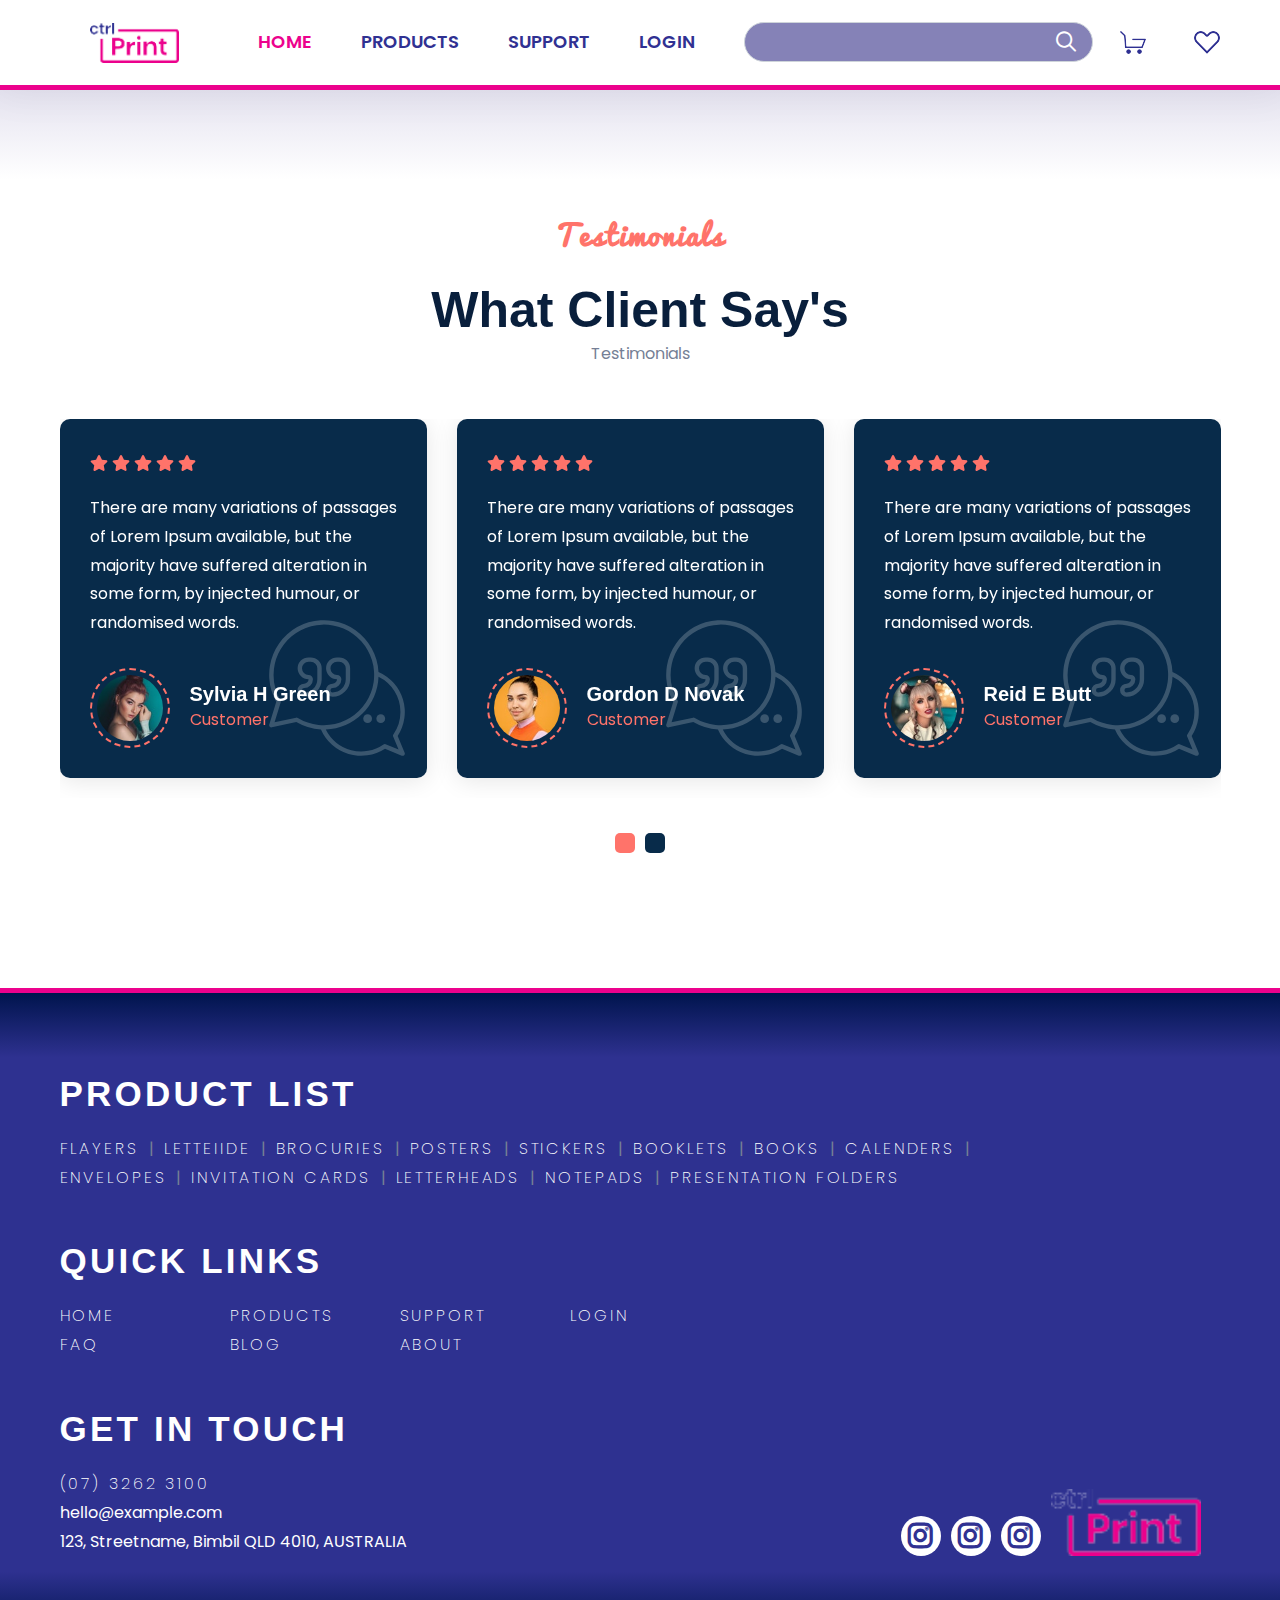
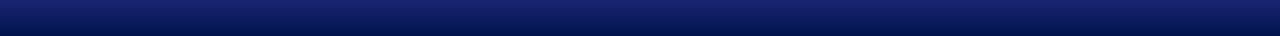
==== index.html @ 76b5c40f "hello" ====
<!DOCTYPE html>
<html lang="en">
  <head>
    <meta http-equiv="Content-Type" content="text/html; charset=utf-8" />

    <meta charset="UTF-8" />
    <meta http-equiv="X-UA-Compatible" content="IE=edge" />
    <meta name="viewport" content="width=device-width, initial-scale=1.0" />
    <meta name="description" content="" />
    <meta name="keywords" content="" />

    <title>CtrlPrint - Premium Printing Service</title>

    <link rel="icon" type="image/x-icon" href="assets/img/logo/favicon.png" />

    <link rel="stylesheet" href="./assets/fonts/poppins/font-poppins.css" />
    <link rel="stylesheet" href="assets/css/bootstrap.min.css" />
    <link rel="stylesheet" href="assets/css/all-fontawesome.min.css" />
    <link rel="stylesheet" href="assets/css/animate.min.css" />
    <link rel="stylesheet" href="assets/css/magnific-popup.min.css" />
    <link rel="stylesheet" href="assets/css/owl.carousel.min.css" />
    <link rel="stylesheet" href="assets/css/style.css" />
    <link rel="stylesheet" href="assets/css/myStyle.css" />
  </head>
  <body>
    <div class="preloader">
      <div class="loader"></div>
    </div>

    <header class="header">
      <div class="main-navigation">
        <nav class="navbar navbar-expand-lg">
          <div class="container">
            <div class="mobile-menu-right">
              <div class="mobile-menu-list">
                <div>
                  <a class="navbar-brand nav-link" href="index.html">
                    <img src="assets/img/img-ctrl/logo.png" alt="logo" />
                  </a>
                </div>

                <div>
                  <form action="#" class="nav-link me-2">
                    <div class="form-group-search">
                      <input type="search" name="search-field" required="" />
                      <button type="submit">
                        <i class="far fa-search"></i>
                      </button>
                    </div>
                  </form>
                </div>
              </div>
              <button
                class="navbar-toggler"
                type="button"
                data-bs-toggle="collapse"
                data-bs-target="#main_nav"
                aria-expanded="false"
                aria-label="Toggle navigation"
              >
                <span class="navbar-toggler-icon"
                  ><i class="far fa-stream"></i
                ></span>
              </button>
            </div>
            <div class="collapse navbar-collapse" id="main_nav">
              <ul class="navbar-nav">
                <li class="nav-item dropdown d-none d-lg-block">
                  <a class="navbar-brand nav-link" href="index.html">
                    <img src="assets/img/img-ctrl/logo.png" alt="logo" />
                  </a>
                </li>
                <li class="nav-item dropdown">
                  <a class="nav-link active" href="#" data-bs-toggle="dropdown"
                    >HOME</a
                  >
                </li>

                <li class="nav-item dropdown">
                  <a class="nav-link" href="#" data-bs-toggle="dropdown"
                    >PRODUCTS</a
                  >
                </li>
                <li class="nav-item dropdown">
                  <a class="nav-link" href="#" data-bs-toggle="dropdown"
                    >SUPPORT</a
                  >
                </li>
                <li class="nav-item dropdown">
                  <a class="nav-link" href="#" data-bs-toggle="dropdown"
                    >LOGIN</a
                  >
                </li>

                <div class="nav-item d-none d-lg-block">
                  <form action="#" class="nav-link me-2">
                    <div class="form-group-search">
                      <input type="search" name="search-field" required="" />
                      <button type="submit">
                        <i class="far fa-search"></i>
                      </button>
                    </div>
                  </form>
                </div>

                <div class="position-relative cart-icon nav-item">
                  <a href="#" class="nav-link">
                    <img src="./assets/img/img-ctrl/cart.png" alt="" />
                  </a>
                </div>

                <div class="nav-item">
                  <a href="#" class="nav-link">
                    <img src="./assets/img/img-ctrl/heart.png" alt="" />
                  </a>
                </div>
              </ul>
            </div>
          </div>
        </nav>
      </div>
    </header>

    <main class="main">
      <!-- Banner -->

      <div class="testimonial-area bg-gradient-white py-120">
        <div class="container">
          <div class="row">
            <div class="col-lg-6 mx-auto">
              <div class="site-heading text-center">
                <span class="site-title-tagline">Testimonials</span>
                <h2 class="site-title">What Client Say's</h2>
                <span class="shadow-title">Testimonials</span>
              </div>
            </div>
          </div>
          <div class="testimonial-slider owl-carousel owl-theme">
            <div class="testimonial-single">
              <div class="testimonial-rate">
                <i class="fas fa-star"></i>
                <i class="fas fa-star"></i>
                <i class="fas fa-star"></i>
                <i class="fas fa-star"></i>
                <i class="fas fa-star"></i>
              </div>
              <div class="testimonial-quote">
                <span class="testimonial-quote-icon"
                  ><i class="flaticon-quote-hand-drawn-symbol"></i
                ></span>
                <p>
                  There are many variations of passages of Lorem Ipsum
                  available, but the majority have suffered alteration in some
                  form, by injected humour, or randomised words.
                </p>
                <div class="testimonial-quote-icon">
                  <img src="assets/img/icon/quote.svg" alt="" />
                </div>
              </div>
              <div class="testimonial-content">
                <div class="testimonial-author-img">
                  <img src="assets/img/testimonial/01.jpg" alt="" />
                </div>
                <div class="testimonial-author-info">
                  <h4>Sylvia H Green</h4>
                  <p>Customer</p>
                </div>
              </div>
            </div>
            <div class="testimonial-single">
              <div class="testimonial-rate">
                <i class="fas fa-star"></i>
                <i class="fas fa-star"></i>
                <i class="fas fa-star"></i>
                <i class="fas fa-star"></i>
                <i class="fas fa-star"></i>
              </div>
              <div class="testimonial-quote">
                <span class="testimonial-quote-icon"
                  ><i class="flaticon-quote-hand-drawn-symbol"></i
                ></span>
                <p>
                  There are many variations of passages of Lorem Ipsum
                  available, but the majority have suffered alteration in some
                  form, by injected humour, or randomised words.
                </p>
                <div class="testimonial-quote-icon">
                  <img src="assets/img/icon/quote.svg" alt="" />
                </div>
              </div>
              <div class="testimonial-content">
                <div class="testimonial-author-img">
                  <img src="assets/img/testimonial/02.jpg" alt="" />
                </div>
                <div class="testimonial-author-info">
                  <h4>Gordon D Novak</h4>
                  <p>Customer</p>
                </div>
              </div>
            </div>
            <div class="testimonial-single">
              <div class="testimonial-rate">
                <i class="fas fa-star"></i>
                <i class="fas fa-star"></i>
                <i class="fas fa-star"></i>
                <i class="fas fa-star"></i>
                <i class="fas fa-star"></i>
              </div>
              <div class="testimonial-quote">
                <span class="testimonial-quote-icon"
                  ><i class="flaticon-quote-hand-drawn-symbol"></i
                ></span>
                <p>
                  There are many variations of passages of Lorem Ipsum
                  available, but the majority have suffered alteration in some
                  form, by injected humour, or randomised words.
                </p>
                <div class="testimonial-quote-icon">
                  <img src="assets/img/icon/quote.svg" alt="" />
                </div>
              </div>
              <div class="testimonial-content">
                <div class="testimonial-author-img">
                  <img src="assets/img/testimonial/03.jpg" alt="" />
                </div>
                <div class="testimonial-author-info">
                  <h4>Reid E Butt</h4>
                  <p>Customer</p>
                </div>
              </div>
            </div>
            <div class="testimonial-single">
              <div class="testimonial-rate">
                <i class="fas fa-star"></i>
                <i class="fas fa-star"></i>
                <i class="fas fa-star"></i>
                <i class="fas fa-star"></i>
                <i class="fas fa-star"></i>
              </div>
              <div class="testimonial-quote">
                <span class="testimonial-quote-icon"
                  ><i class="flaticon-quote-hand-drawn-symbol"></i
                ></span>
                <p>
                  There are many variations of passages of Lorem Ipsum
                  available, but the majority have suffered alteration in some
                  form, by injected humour, or randomised words.
                </p>
                <div class="testimonial-quote-icon">
                  <img src="assets/img/icon/quote.svg" alt="" />
                </div>
              </div>
              <div class="testimonial-content">
                <div class="testimonial-author-img">
                  <img src="assets/img/testimonial/04.jpg" alt="" />
                </div>
                <div class="testimonial-author-info">
                  <h4>Parker Jimenez</h4>
                  <p>Customer</p>
                </div>
              </div>
            </div>
          </div>
        </div>
      </div>
    </main>

    <footer class="cutom-footer">
      <div class="container">
        <div>
          <h2 class="custom-footer-heading">PRODUCT LIST</h2>
          <div class="custom-footer-title">
            <span>FLAYERS</span> | <span>LETTEIIDE</span> |
            <span>BROCURIES</span> | <span>POSTERS</span> |
            <span>STICKERS</span> | <span>BOOKLETS</span> | <span>BOOKS</span> |
            <span>CALENDERS</span> | <span>ENVELOPES</span> |
            <span>INVITATION CARDS</span> | <span>LETTERHEADS</span> |
            <span>NOTEPADS</span> | <span>PRESENTATION FOLDERS</span>
          </div>
        </div>

        <div class="pt-5">
          <h2 class="custom-footer-heading">QUICK LINKS</h2>
          <ul class="custom-footer-navbar">
            <li><a href="" class="custom-footer-navbar-text">HOME</a></li>
            <li><a href="" class="custom-footer-navbar-text">PRODUCTS</a></li>
            <li><a href="" class="custom-footer-navbar-text">SUPPORT</a></li>
            <li><a href="" class="custom-footer-navbar-text">LOGIN</a></li>
            <li><a href="" class="custom-footer-navbar-text">FAQ</a></li>
            <li><a href="" class="custom-footer-navbar-text">BLOG</a></li>
            <li><a href="" class="custom-footer-navbar-text">ABOUT</a></li>
          </ul>
        </div>

        <div class="pt-5">
          <h2 class="custom-footer-heading">GET IN TOUCH</h2>
          <div class="custom-footer-contacts">
            <div class="">
              <p class="custom-footer-navbar-text">(07) 3262 3100</p>
              <a href="mailto:hello@example.com" class="text-white"
                >hello@example.com</a
              >
              <address class="text-white mb-0">
                123, Streetname, Bimbil QLD 4010, AUSTRALIA
              </address>
            </div>
            <div class="custom-footer-contacts-right">
              <i class="fab fa-instagram"></i>
              <i class="fab fa-instagram"></i>
              <i class="fab fa-instagram"></i>

              <img src="assets/img/img-ctrl/logo.png" alt="" />
            </div>
          </div>
        </div>
      </div>
    </footer>

    <a href="#" id="scroll-top"><i class="far fa-angle-double-up"></i></a>

    <script src="assets/js/jquery-3.6.0.min.js"></script>
    <script src="assets/js/modernizr.min.js"></script>
    <script src="assets/js/bootstrap.bundle.min.js"></script>
    <script src="assets/js/imagesloaded.pkgd.min.js"></script>
    <script src="assets/js/jquery.magnific-popup.min.js"></script>
    <script src="assets/js/isotope.pkgd.min.js"></script>
    <script src="assets/js/jquery.appear.min.js"></script>
    <script src="assets/js/jquery.easing.min.js"></script>
    <script src="assets/js/owl.carousel.min.js"></script>
    <script src="assets/js/counter-up.js"></script>
    <script src="assets/js/masonry.pkgd.min.js"></script>
    <script src="assets/js/wow.min.js"></script>
    <script src="assets/js/main.js"></script>
  </body>
</html>
---- assets/fonts/poppins/font-poppins.css ----
@font-face {
    font-family: 'Poppins';
    src: url('Poppins-ExtraBoldItalic.eot');
    src: url('Poppins-ExtraBoldItalic.eot?#iefix') format('embedded-opentype'),
        url('Poppins-ExtraBoldItalic.woff2') format('woff2'),
        url('Poppins-ExtraBoldItalic.woff') format('woff'),
        url('Poppins-ExtraBoldItalic.ttf') format('truetype'),
        url('Poppins-ExtraBoldItalic.svg#Poppins-ExtraBoldItalic') format('svg');
    font-weight: bold;
    font-style: italic;
    font-display: swap;
}

@font-face {
    font-family: 'Poppins';
    src: url('Poppins-BoldItalic.eot');
    src: url('Poppins-BoldItalic.eot?#iefix') format('embedded-opentype'),
        url('Poppins-BoldItalic.woff2') format('woff2'),
        url('Poppins-BoldItalic.woff') format('woff'),
        url('Poppins-BoldItalic.ttf') format('truetype'),
        url('Poppins-BoldItalic.svg#Poppins-BoldItalic') format('svg');
    font-weight: bold;
    font-style: italic;
    font-display: swap;
}

@font-face {
    font-family: 'Poppins';
    src: url('Poppins-Black.eot');
    src: url('Poppins-Black.eot?#iefix') format('embedded-opentype'),
        url('Poppins-Black.woff2') format('woff2'),
        url('Poppins-Black.woff') format('woff'),
        url('Poppins-Black.ttf') format('truetype'),
        url('Poppins-Black.svg#Poppins-Black') format('svg');
    font-weight: 900;
    font-style: normal;
    font-display: swap;
}

@font-face {
    font-family: 'Poppins';
    src: url('Poppins-ExtraBold.eot');
    src: url('Poppins-ExtraBold.eot?#iefix') format('embedded-opentype'),
        url('Poppins-ExtraBold.woff2') format('woff2'),
        url('Poppins-ExtraBold.woff') format('woff'),
        url('Poppins-ExtraBold.ttf') format('truetype'),
        url('Poppins-ExtraBold.svg#Poppins-ExtraBold') format('svg');
    font-weight: bold;
    font-style: normal;
    font-display: swap;
}

@font-face {
    font-family: 'Poppins';
    src: url('Poppins-BlackItalic.eot');
    src: url('Poppins-BlackItalic.eot?#iefix') format('embedded-opentype'),
        url('Poppins-BlackItalic.woff2') format('woff2'),
        url('Poppins-BlackItalic.woff') format('woff'),
        url('Poppins-BlackItalic.ttf') format('truetype'),
        url('Poppins-BlackItalic.svg#Poppins-BlackItalic') format('svg');
    font-weight: 900;
    font-style: italic;
    font-display: swap;
}

@font-face {
    font-family: 'Poppins';
    src: url('Poppins-Bold.eot');
    src: url('Poppins-Bold.eot?#iefix') format('embedded-opentype'),
        url('Poppins-Bold.woff2') format('woff2'),
        url('Poppins-Bold.woff') format('woff'),
        url('Poppins-Bold.ttf') format('truetype'),
        url('Poppins-Bold.svg#Poppins-Bold') format('svg');
    font-weight: bold;
    font-style: normal;
    font-display: swap;
}

@font-face {
    font-family: 'Poppins';
    src: url('Poppins-LightItalic.eot');
    src: url('Poppins-LightItalic.eot?#iefix') format('embedded-opentype'),
        url('Poppins-LightItalic.woff2') format('woff2'),
        url('Poppins-LightItalic.woff') format('woff'),
        url('Poppins-LightItalic.ttf') format('truetype'),
        url('Poppins-LightItalic.svg#Poppins-LightItalic') format('svg');
    font-weight: 300;
    font-style: italic;
    font-display: swap;
}

@font-face {
    font-family: 'Poppins';
    src: url('Poppins-Italic.eot');
    src: url('Poppins-Italic.eot?#iefix') format('embedded-opentype'),
        url('Poppins-Italic.woff2') format('woff2'),
        url('Poppins-Italic.woff') format('woff'),
        url('Poppins-Italic.ttf') format('truetype'),
        url('Poppins-Italic.svg#Poppins-Italic') format('svg');
    font-weight: normal;
    font-style: italic;
    font-display: swap;
}

@font-face {
    font-family: 'Poppins';
    src: url('Poppins-Medium.eot');
    src: url('Poppins-Medium.eot?#iefix') format('embedded-opentype'),
        url('Poppins-Medium.woff2') format('woff2'),
        url('Poppins-Medium.woff') format('woff'),
        url('Poppins-Medium.ttf') format('truetype'),
        url('Poppins-Medium.svg#Poppins-Medium') format('svg');
    font-weight: 500;
    font-style: normal;
    font-display: swap;
}

@font-face {
    font-family: 'Poppins';
    src: url('Poppins-Light.eot');
    src: url('Poppins-Light.eot?#iefix') format('embedded-opentype'),
        url('Poppins-Light.woff2') format('woff2'),
        url('Poppins-Light.woff') format('woff'),
        url('Poppins-Light.ttf') format('truetype'),
        url('Poppins-Light.svg#Poppins-Light') format('svg');
    font-weight: 300;
    font-style: normal;
    font-display: swap;
}

@font-face {
    font-family: 'Poppins';
    src: url('Poppins-ExtraLight.eot');
    src: url('Poppins-ExtraLight.eot?#iefix') format('embedded-opentype'),
        url('Poppins-ExtraLight.woff2') format('woff2'),
        url('Poppins-ExtraLight.woff') format('woff'),
        url('Poppins-ExtraLight.ttf') format('truetype'),
        url('Poppins-ExtraLight.svg#Poppins-ExtraLight') format('svg');
    font-weight: 200;
    font-style: normal;
    font-display: swap;
}

@font-face {
    font-family: 'Poppins';
    src: url('Poppins-ExtraLightItalic.eot');
    src: url('Poppins-ExtraLightItalic.eot?#iefix') format('embedded-opentype'),
        url('Poppins-ExtraLightItalic.woff2') format('woff2'),
        url('Poppins-ExtraLightItalic.woff') format('woff'),
        url('Poppins-ExtraLightItalic.ttf') format('truetype'),
        url('Poppins-ExtraLightItalic.svg#Poppins-ExtraLightItalic') format('svg');
    font-weight: 200;
    font-style: italic;
    font-display: swap;
}

@font-face {
    font-family: 'Poppins';
    src: url('Poppins-SemiBoldItalic.eot');
    src: url('Poppins-SemiBoldItalic.eot?#iefix') format('embedded-opentype'),
        url('Poppins-SemiBoldItalic.woff2') format('woff2'),
        url('Poppins-SemiBoldItalic.woff') format('woff'),
        url('Poppins-SemiBoldItalic.ttf') format('truetype'),
        url('Poppins-SemiBoldItalic.svg#Poppins-SemiBoldItalic') format('svg');
    font-weight: 600;
    font-style: italic;
    font-display: swap;
}

@font-face {
    font-family: 'Poppins';
    src: url('Poppins-Thin.eot');
    src: url('Poppins-Thin.eot?#iefix') format('embedded-opentype'),
        url('Poppins-Thin.woff2') format('woff2'),
        url('Poppins-Thin.woff') format('woff'),
        url('Poppins-Thin.ttf') format('truetype'),
        url('Poppins-Thin.svg#Poppins-Thin') format('svg');
    font-weight: 100;
    font-style: normal;
    font-display: swap;
}

@font-face {
    font-family: 'Poppins';
    src: url('Poppins-Regular.eot');
    src: url('Poppins-Regular.eot?#iefix') format('embedded-opentype'),
        url('Poppins-Regular.woff2') format('woff2'),
        url('Poppins-Regular.woff') format('woff'),
        url('Poppins-Regular.ttf') format('truetype'),
        url('Poppins-Regular.svg#Poppins-Regular') format('svg');
    font-weight: normal;
    font-style: normal;
    font-display: swap;
}

@font-face {
    font-family: 'Poppins';
    src: url('Poppins-SemiBold.eot');
    src: url('Poppins-SemiBold.eot?#iefix') format('embedded-opentype'),
        url('Poppins-SemiBold.woff2') format('woff2'),
        url('Poppins-SemiBold.woff') format('woff'),
        url('Poppins-SemiBold.ttf') format('truetype'),
        url('Poppins-SemiBold.svg#Poppins-SemiBold') format('svg');
    font-weight: 600;
    font-style: normal;
    font-display: swap;
}

@font-face {
    font-family: 'Poppins';
    src: url('Poppins-MediumItalic.eot');
    src: url('Poppins-MediumItalic.eot?#iefix') format('embedded-opentype'),
        url('Poppins-MediumItalic.woff2') format('woff2'),
        url('Poppins-MediumItalic.woff') format('woff'),
        url('Poppins-MediumItalic.ttf') format('truetype'),
        url('Poppins-MediumItalic.svg#Poppins-MediumItalic') format('svg');
    font-weight: 500;
    font-style: italic;
    font-display: swap;
}

@font-face {
    font-family: 'Poppins';
    src: url('Poppins-ThinItalic.eot');
    src: url('Poppins-ThinItalic.eot?#iefix') format('embedded-opentype'),
        url('Poppins-ThinItalic.woff2') format('woff2'),
        url('Poppins-ThinItalic.woff') format('woff'),
        url('Poppins-ThinItalic.ttf') format('truetype'),
        url('Poppins-ThinItalic.svg#Poppins-ThinItalic') format('svg');
    font-weight: 100;
    font-style: italic;
    font-display: swap;
}
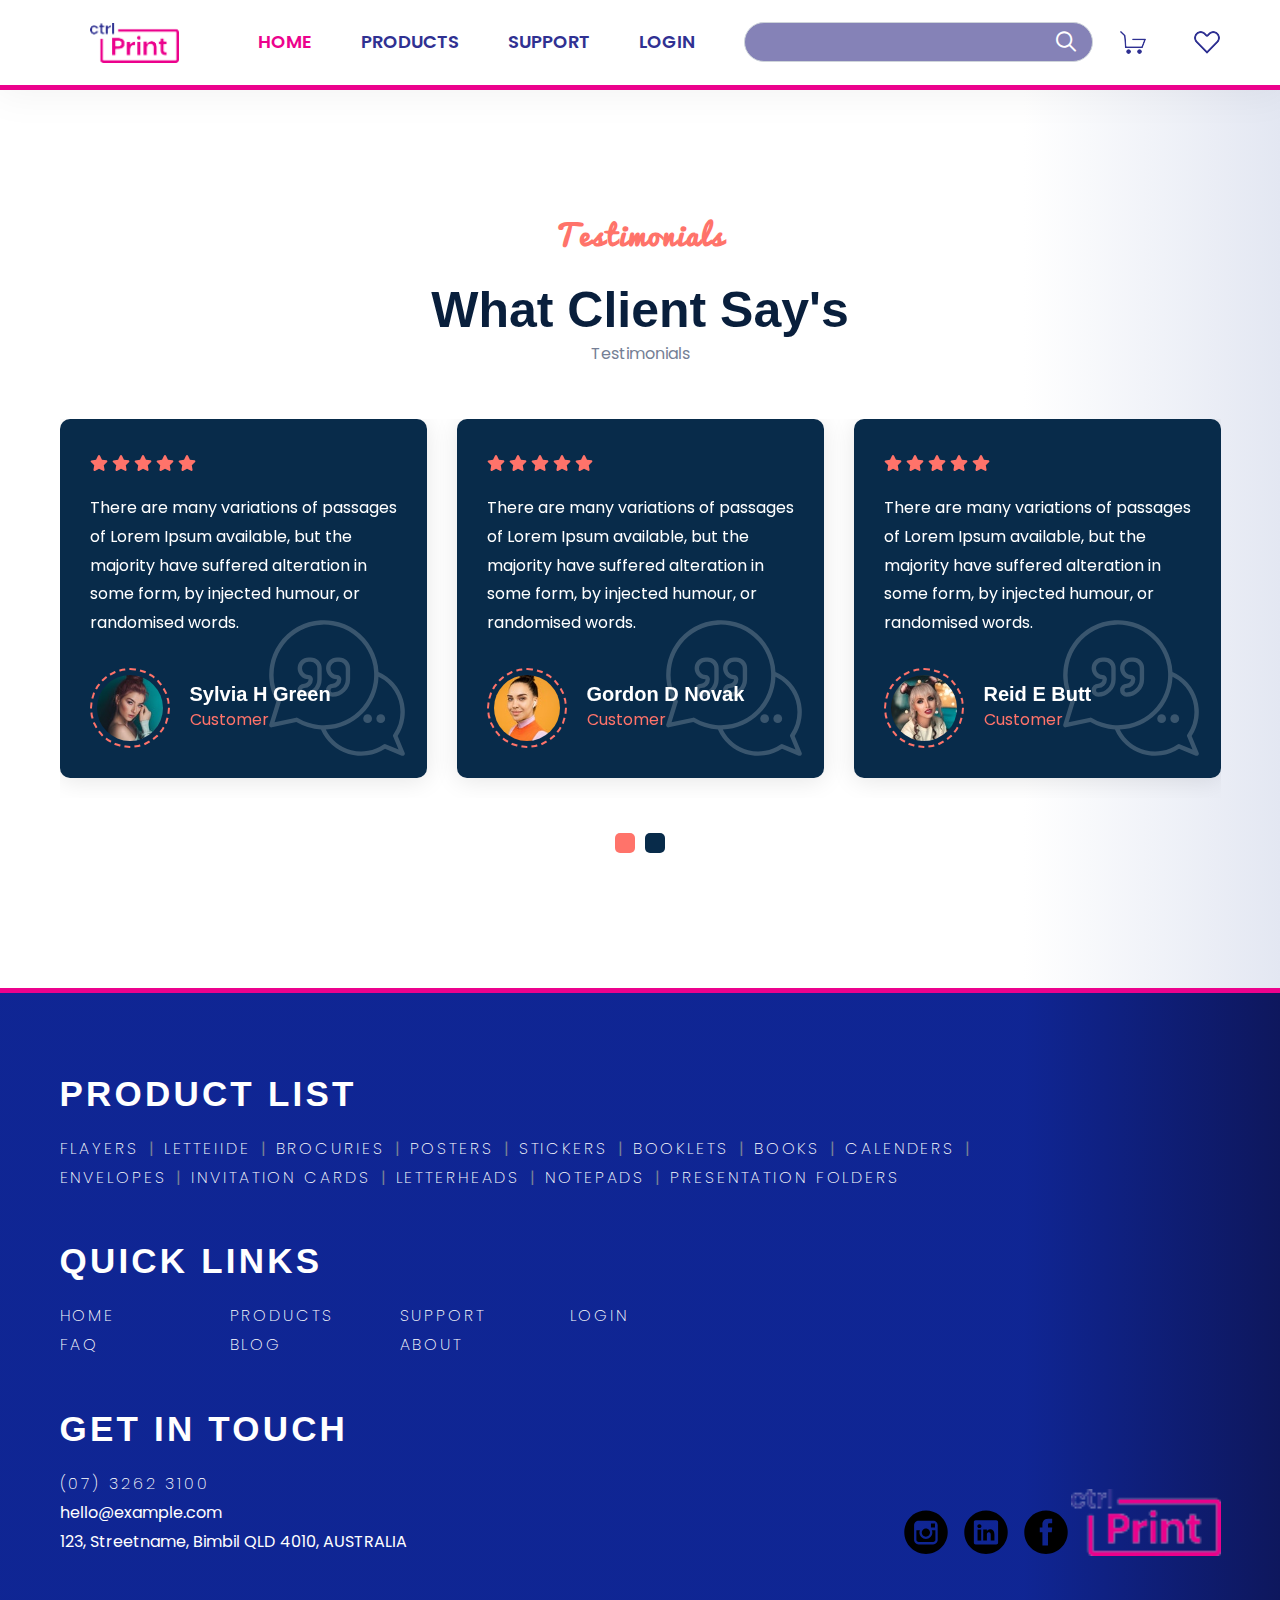
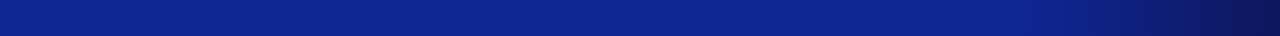
==== commit 920626c1: "bg and icon" ====
--- a/index.html
+++ b/index.html
@@ -305,9 +305,19 @@
               </address>
             </div>
             <div class="custom-footer-contacts-right">
-              <i class="fab fa-instagram"></i>
-              <i class="fab fa-instagram"></i>
-              <i class="fab fa-instagram"></i>
+              <div class="custom-footer-social">
+                <a href="" class="custom-footer-social-icon">
+                  <img src="./assets/img/icons/insta.svg" alt="" />
+                </a>
+
+                <a href="" class="custom-footer-social-icon">
+                  <img src="./assets/img/icons/inkedin.svg" alt="" />
+                </a>
+
+                <a href="" class="custom-footer-social-icon">
+                  <img src="./assets/img/icons/facebook.svg" alt="" />
+                </a>
+              </div>
 
               <img src="assets/img/img-ctrl/logo.png" alt="" />
             </div>
--- a/assets/css/myStyle.css
+++ b/assets/css/myStyle.css
@@ -106,13 +106,27 @@
 /* FOOOTER STARTS */
 
 .cutom-footer {
+  background: hsla(230, 81%, 32%, 1);
+
   background: linear-gradient(
-    0deg,
-    rgba(0, 20, 77, 1) 0%,
-    rgba(46, 49, 144, 1) 10%,
-    rgba(46, 49, 144, 1) 90%,
-    rgba(0, 20, 77, 1) 100%
-  );
+    360deg,
+    hsla(230, 81%, 32%, 1) 80%,
+    hsla(233, 74%, 21%, 1) 100%
+  );
+
+  background: -moz-linear-gradient(
+    360deg,
+    hsla(230, 81%, 32%, 1) 80%,
+    hsla(233, 74%, 21%, 1) 100%
+  );
+
+  background: -webkit-linear-gradient(
+    360deg,
+    hsla(230, 81%, 32%, 1) 80%,
+    hsla(233, 74%, 21%, 1) 100%
+  );
+
+  filter: progid: DXImageTransform.Microsoft.gradient( startColorstr="#102695", endColorstr="#0E175C", GradientType=1 );
 
   border-top: 5px solid var(--pink);
   padding: 80px 0px;
@@ -181,19 +195,19 @@
   height: 100%;
 }
 
-.custom-footer-contacts-right i {
-  color: var(--dark-blue);
-  font-weight: 900;
-  font-size: 28px;
-  height: 40px;
-  width: 40px;
-  display: flex;
-  justify-content: center;
-  align-items: center;
-  margin-right: 10px;
-  background: #fff;
-  border-radius: 100%;
-  transition: all 0.3s ease-in-out;
+.custom-footer-social {
+  display: flex;
+  justify-content: end;
+  align-items: end;
+  height: 100%;
+  color: #ffffff !important;
+  flex-direction: row !important;
+  gap: 10px;
+}
+
+.custom-footer-social-icon img {
+  height: 50px !important;
+  width: 50px !important;
 }
 
 .custom-footer-contacts-right i:hover {
@@ -204,7 +218,7 @@
   width: 150px;
   height: 100px;
   object-fit: contain;
-  margin-right: 20px;
+
   display: flex;
   justify-content: end;
   height: 100%;
@@ -232,9 +246,25 @@
 /* FOOOTER ENDS */
 
 .bg-gradient-white {
+  background: hsla(0, 0%, 100%, 1);
+
   background: linear-gradient(
-    180deg,
-    rgba(229, 227, 240, 1) 0%,
-    rgba(255, 255, 255, 1) 10%
-  );
-}
+    360deg,
+    hsla(0, 0%, 100%, 1) 80%,
+    hsla(224, 37%, 92%, 1) 100%
+  );
+
+  background: -moz-linear-gradient(
+    360deg,
+    hsla(0, 0%, 100%, 1) 80%,
+    hsla(224, 37%, 92%, 1) 100%
+  );
+
+  background: -webkit-linear-gradient(
+    360deg,
+    hsla(0, 0%, 100%, 1) 80%,
+    hsla(224, 37%, 92%, 1) 100%
+  );
+
+  filter: progid: DXImageTransform.Microsoft.gradient( startColorstr="#FFFFFF", endColorstr="#E3E7F2", GradientType=1 );
+}
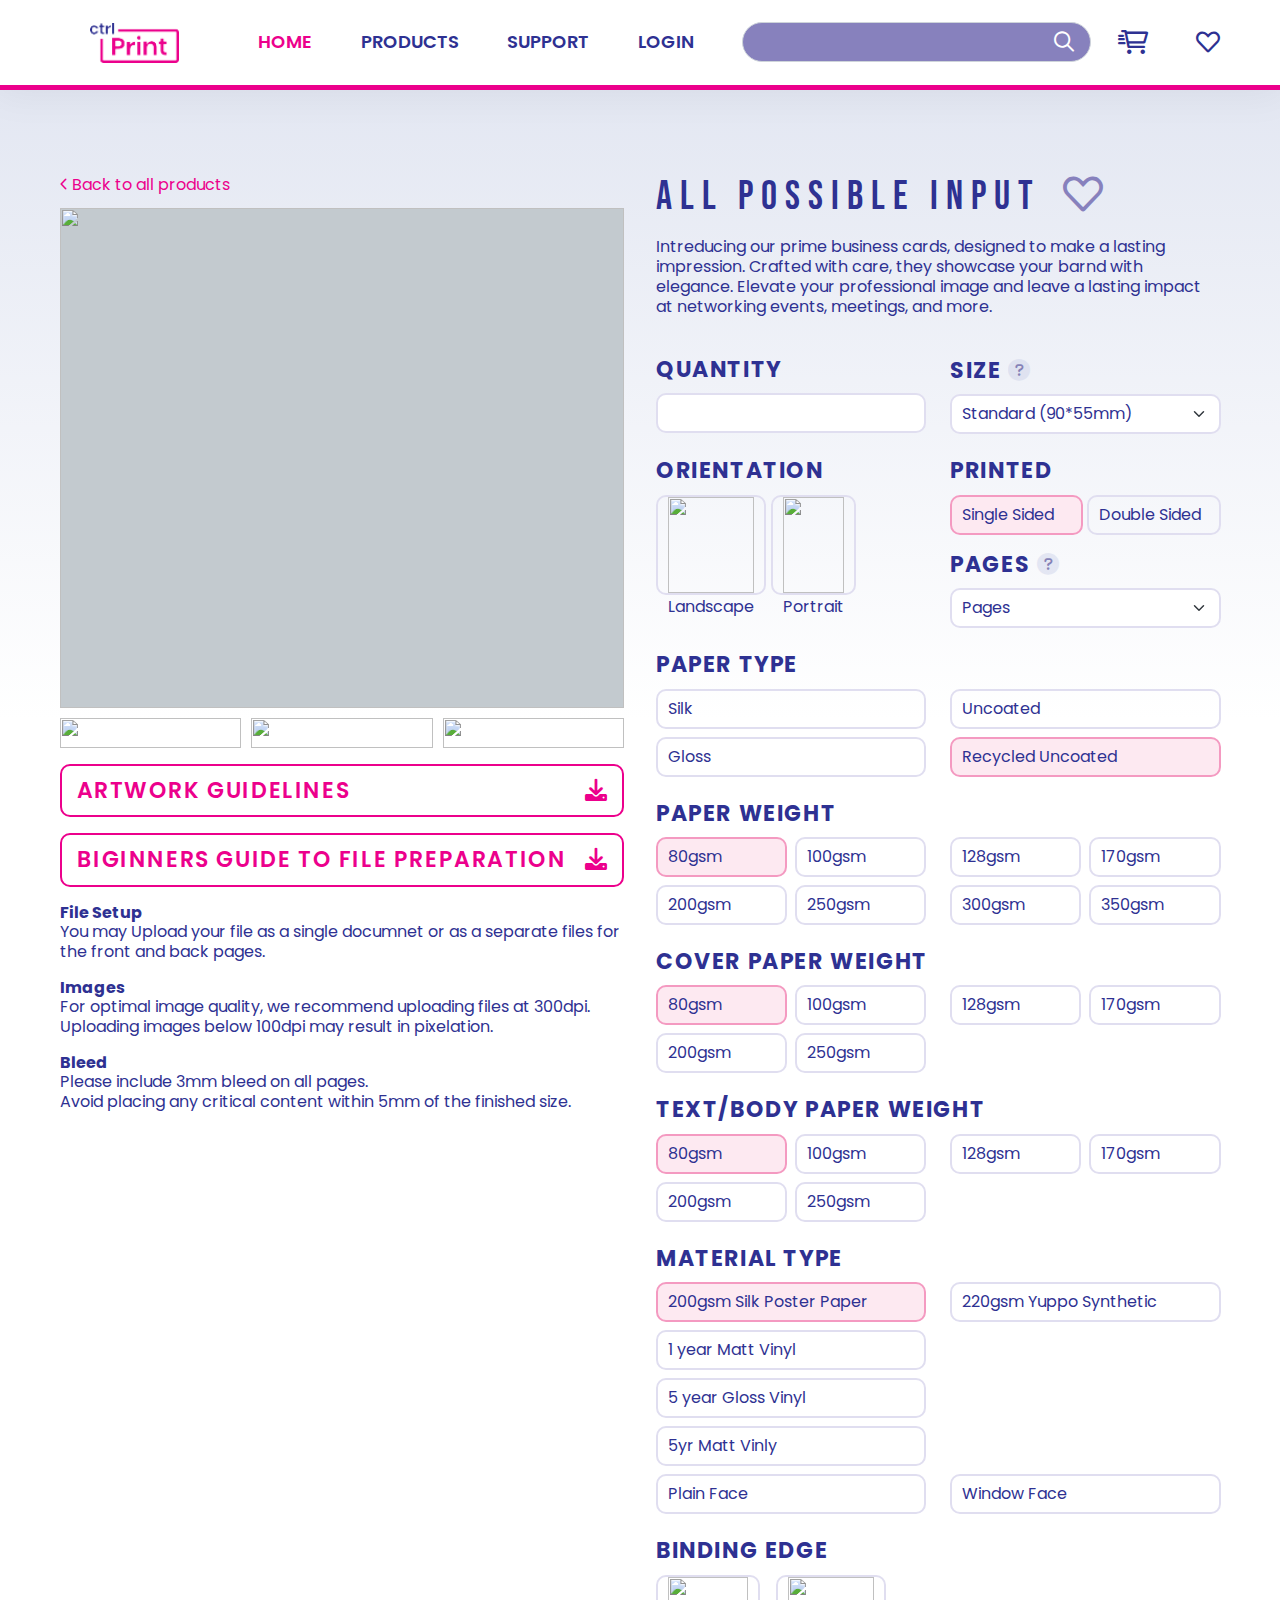
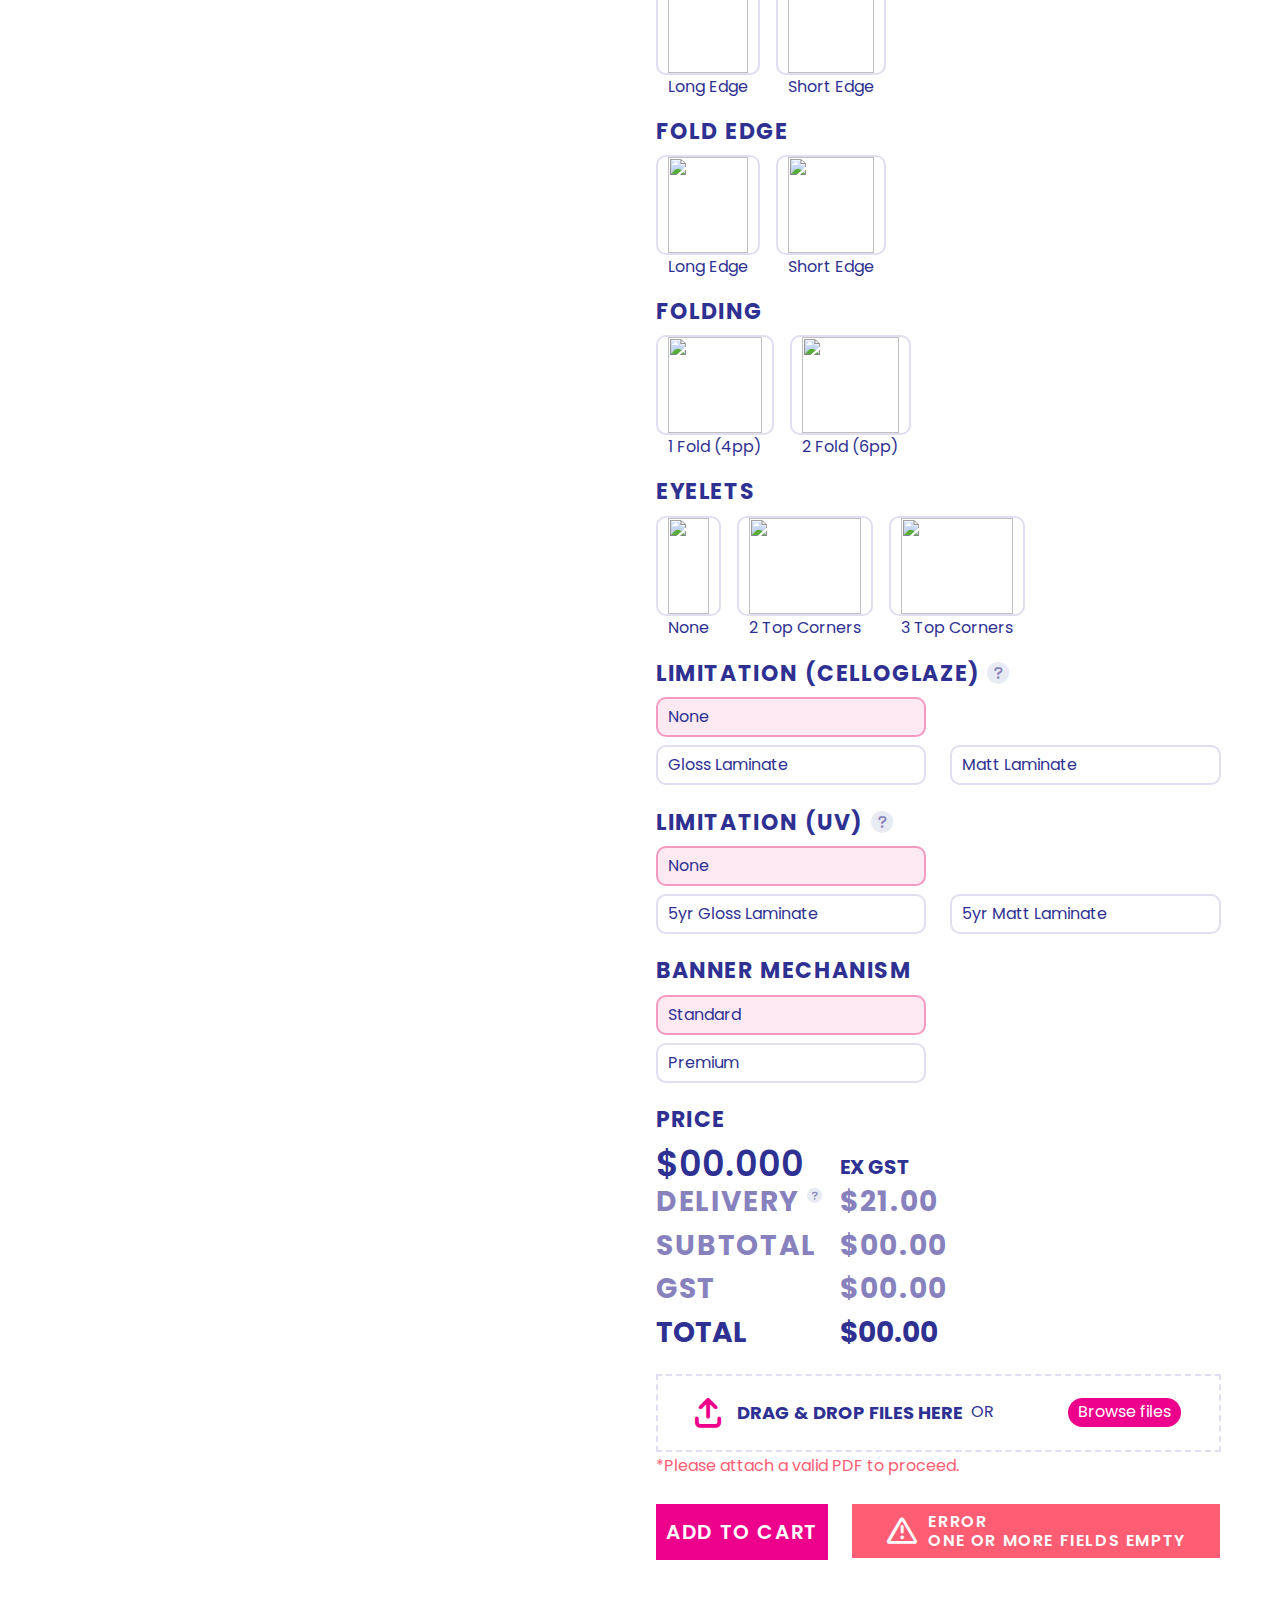
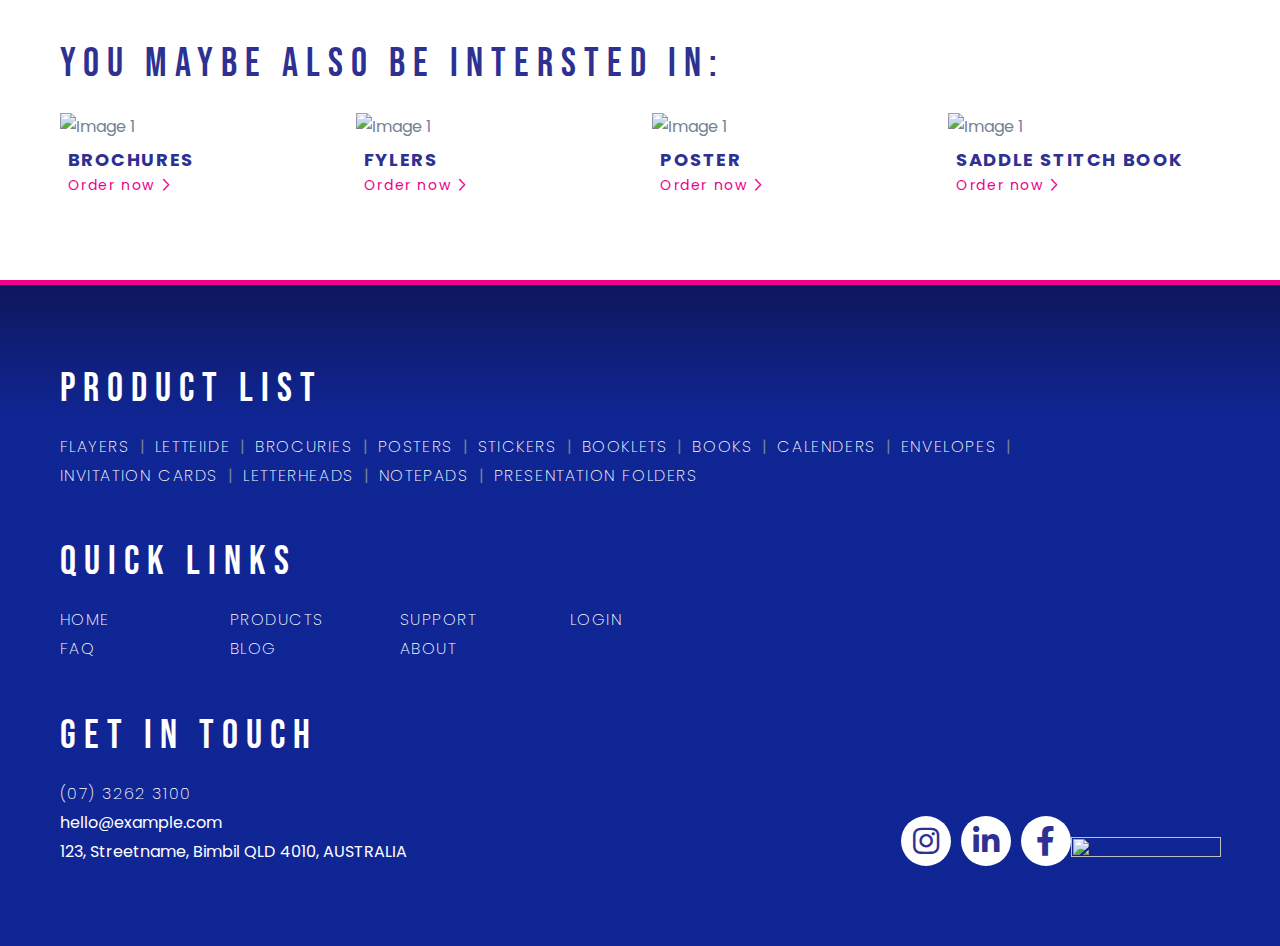
==== commit b4c8f3b8: "rev 2" ====
--- a/index.html
+++ b/index.html
@@ -80,6 +80,48 @@
                   <a class="nav-link" href="#" data-bs-toggle="dropdown"
                     >PRODUCTS</a
                   >
+                  <ul class="dropdown-menu fade-up p-0">
+                    <li>
+                      <a class="dropdown-item" href="products.jpg"
+                        >Business Cards 1</a
+                      >
+                    </li>
+                    <li>
+                      <a class="dropdown-item" href="products-1.jpg"
+                        >Flyers 2</a
+                      >
+                    </li>
+                    <li>
+                      <a class="dropdown-item" href="products-2.jpg"
+                        >Sign Board 3</a
+                      >
+                    </li>
+                    <li>
+                      <a class="dropdown-item" href="products-3.jpg"
+                        >Product 4</a
+                      >
+                    </li>
+                    <li class="dropdown-submenu">
+                      <a class="dropdown-item dropdown-toggle" href="#"
+                        >Account</a
+                      >
+                      <ul class="dropdown-menu p-0">
+                        <li>
+                          <a class="dropdown-item" href="login.html">Login</a>
+                        </li>
+                        <li>
+                          <a class="dropdown-item" href="register.html"
+                            >Register</a
+                          >
+                        </li>
+                        <li>
+                          <a class="dropdown-item" href="forgot-password.html"
+                            >Forgot Password</a
+                          >
+                        </li>
+                      </ul>
+                    </li>
+                  </ul>
                 </li>
                 <li class="nav-item dropdown">
                   <a class="nav-link" href="#" data-bs-toggle="dropdown"
@@ -105,13 +147,13 @@
 
                 <div class="position-relative cart-icon nav-item">
                   <a href="#" class="nav-link">
-                    <img src="./assets/img/img-ctrl/cart.png" alt="" />
+                    <i class="fa-regular fa-cart-shopping-fast fs-4"></i>
                   </a>
                 </div>
 
                 <div class="nav-item">
                   <a href="#" class="nav-link">
-                    <img src="./assets/img/img-ctrl/heart.png" alt="" />
+                    <i class="fa-sharp fa-regular fa-heart fs-4"></i>
                   </a>
                 </div>
               </ul>
@@ -124,140 +166,1045 @@
     <main class="main">
       <!-- Banner -->
 
-      <div class="testimonial-area bg-gradient-white py-120">
+      <div class="testimonial-area bg-gradient-white py-80">
+        <!-- single product details page -->
+        <div class="container">
+          <div class="row align-items-start">
+            <div class="col-lg-6 pb-4 pe-lg-3">
+              <div class="pink-text-link pb-2">
+                <i class="fa-regular fa-angle-left"></i> Back to all products
+              </div>
+
+              <div>
+                <img
+                  class="product-details-big-img"
+                  src="./assets/img/product/f1.jpg"
+                  alt=""
+                  id="ProductImg"
+                />
+
+                <div class="small-img-row">
+                  <div class="small-img-col">
+                    <img
+                      src="./assets/img/product/f1.jpg"
+                      alt=""
+                      width="100%"
+                      class="small-img"
+                    />
+                  </div>
+                  <div class="small-img-col">
+                    <img
+                      src="./assets/img/product/f2.jpg"
+                      alt=""
+                      width="100%"
+                      class="small-img"
+                    />
+                  </div>
+                  <div class="small-img-col">
+                    <img
+                      src="./assets/img/product/f3.jpg"
+                      alt=""
+                      width="100%"
+                      class="small-img"
+                    />
+                  </div>
+                </div>
+              </div>
+
+              <div class="pink-button my-3">
+                <a href="" class="">Artwork Guidelines</a>
+                <i class="fa-solid fa-download"></i>
+              </div>
+
+              <div class="pink-button mb-3">
+                <a href="" class="">Biginners Guide To File Preparation</a>
+                <i class="fa-solid fa-download"></i>
+              </div>
+
+              <div class="my-3">
+                <h6 class="blue-text fw-bold">File Setup</h6>
+                <p class="blue-text lh-sm">
+                  You may Upload your file as a single documnet or as a separate
+                  files for the front and back pages.
+                </p>
+              </div>
+              <div class="mb-3">
+                <h6 class="blue-text fw-bold">Images</h6>
+                <p class="blue-text lh-sm">
+                  For optimal image quality, we recommend uploading files at
+                  300dpi. Uploading images below 100dpi may result in
+                  pixelation.
+                </p>
+              </div>
+              <div class="mb-3">
+                <h6 class="blue-text fw-bold">Bleed</h6>
+                <p class="blue-text lh-sm">
+                  Please include 3mm bleed on all pages. <br />
+                  Avoid placing any critical content within 5mm of the finished
+                  size.
+                </p>
+              </div>
+            </div>
+
+            <div class="col-lg-6 ps-lg-3">
+              <h2 class="text-uppercase blue-text product-details-heading">
+                All possible input
+                <i
+                  class="big-heart-icon fa-regular fa-heart light-blue-text ms-2"
+                ></i>
+              </h2>
+
+              <p class="lh-sm py-3 blue-text">
+                Intreducing our prime business cards, designed to make a lasting
+                impression. Crafted with care, they showcase your barnd with
+                elegance. Elevate your professional image and leave a lasting
+                impact at networking events, meetings, and more.
+              </p>
+
+              <div class="row mt-4">
+                <div class="col-md-6">
+                  <h4 class="product-details-input-heading">QUANTITY</h4>
+                  <input type="number" class="product-input-number" />
+                </div>
+                <div class="col-md-6 small-margint-top">
+                  <h4 class="product-details-input-heading">
+                    size
+                    <i
+                      class="fa-duotone fa-circle-question"
+                      style="
+                        --fa-primary-color: #8582b7;
+                        --fa-secondary-color: #c6cce6;
+                      "
+                      data-bs-toggle="tooltip"
+                      data-bs-placement="top"
+                      title="Select the size"
+                    ></i>
+                  </h4>
+                  <select
+                    class="form-select product-input-number"
+                    aria-label="Default select example"
+                  >
+                    <option selected>Standard (90*55mm)</option>
+                    <option value="1">One</option>
+                    <option value="2">Two</option>
+                    <option value="3">Three</option>
+                  </select>
+                </div>
+              </div>
+
+              <div class="row mt-4">
+                <div class="col-sm-6">
+                  <h4 class="product-details-input-heading">orientation</h4>
+                  <div class="product-orentation-outter">
+                    <div class="product-orentation-inner">
+                      <img
+                        src="./assets/img/img-ctrl/Orientation-Landscape.png"
+                        alt=""
+                      />
+
+                      <p>Landscape</p>
+                    </div>
+
+                    <div class="product-orentation-inner">
+                      <img
+                        src="./assets/img/img-ctrl/Orientation-Portrait.png"
+                        alt=""
+                      />
+                      <p>Portrait</p>
+                    </div>
+                  </div>
+                </div>
+                <div class="col-sm-6 small-margint-top">
+                  <div class="">
+                    <h4 class="product-details-input-heading">Printed</h4>
+
+                    <div
+                      class="d-flex justify-content-center align-items-center h-100 gap-1"
+                    >
+                      <div class="product-input-radio w-100">
+                        <input
+                          type="radio"
+                          name="size"
+                          id="size_1"
+                          value="small"
+                          checked
+                        />
+                        <label for="size_1">Single Sided</label>
+                      </div>
+
+                      <div class="product-input-radio w-100">
+                        <input
+                          type="radio"
+                          name="size"
+                          id="size_2"
+                          value="small"
+                        />
+                        <label for="size_2">Double Sided</label>
+                      </div>
+                    </div>
+                  </div>
+
+                  <div class="mt-3">
+                    <h4 class="product-details-input-heading">
+                      pages
+                      <i
+                        class="fa-duotone fa-circle-question"
+                        style="
+                          --fa-primary-color: #8582b7;
+                          --fa-secondary-color: #c6cce6;
+                        "
+                        data-bs-toggle="tooltip"
+                        data-bs-placement="top"
+                        title="Select the page"
+                      ></i>
+                    </h4>
+                    <select
+                      class="form-select product-input-number"
+                      aria-label="Default select example"
+                    >
+                      <option selected>Pages</option>
+                      <option value="1">One</option>
+                      <option value="2">Two</option>
+                      <option value="3">Three</option>
+                    </select>
+                  </div>
+                </div>
+              </div>
+
+              <div class="row mt-4">
+                <div class="col-12">
+                  <div class="row">
+                    <h4 class="product-details-input-heading">PAPER TYPE</h4>
+                    <div class="col-md-6">
+                      <div class="product-input-radio w-100">
+                        <input
+                          type="radio"
+                          name="paper"
+                          id="paper_1"
+                          value="small1"
+                          checked
+                        />
+                        <label for="paper_1">Silk</label>
+                      </div>
+                    </div>
+                    <div class="col-md-6 small-margint-top">
+                      <div class="product-input-radio w-100">
+                        <input
+                          type="radio"
+                          name="paper"
+                          id="paper_2"
+                          value="small1"
+                          checked
+                        />
+                        <label for="paper_2">Uncoated</label>
+                      </div>
+                    </div>
+                  </div>
+
+                  <div class="row mt-2">
+                    <div class="col-md-6">
+                      <div class="product-input-radio w-100">
+                        <input
+                          type="radio"
+                          name="paper"
+                          id="paper_3"
+                          value="small1"
+                          checked
+                        />
+                        <label for="paper_3">Gloss</label>
+                      </div>
+                    </div>
+                    <div class="col-md-6 small-margint-top">
+                      <div class="product-input-radio w-100">
+                        <input
+                          type="radio"
+                          name="paper"
+                          id="paper_4"
+                          value="small1"
+                          checked
+                        />
+                        <label for="paper_4"
+                          >Recycled Uncoated
+                          <img
+                            src="./assets/img/img-ctrl/RecycleStock.png"
+                            alt=""
+                        /></label>
+                      </div>
+                    </div>
+                  </div>
+                </div>
+              </div>
+
+              <div class="row mt-4">
+                <h4 class="product-details-input-heading">Paper weight</h4>
+                <div class="col-md-6">
+                  <div class="d-flex gap-2">
+                    <div class="product-input-radio w-100">
+                      <input
+                        type="radio"
+                        name="paper_weight"
+                        id="paper_weight_1"
+                        value="small1"
+                        checked
+                      />
+                      <label for="paper_weight_1">80gsm</label>
+                    </div>
+
+                    <div class="product-input-radio w-100">
+                      <input
+                        type="radio"
+                        name="paper_weight"
+                        id="paper_weight_2"
+                        value="small1"
+                      />
+                      <label for="paper_weight_2">100gsm</label>
+                    </div>
+                  </div>
+                </div>
+                <div class="col-md-6 small-margint-top">
+                  <div class="d-flex gap-2">
+                    <div class="product-input-radio w-100">
+                      <input
+                        type="radio"
+                        name="paper_weight"
+                        id="paper_weight_3"
+                        value="small1"
+                      />
+                      <label for="paper_weight_3">128gsm</label>
+                    </div>
+
+                    <div class="product-input-radio w-100">
+                      <input
+                        type="radio"
+                        name="paper_weight"
+                        id="paper_weight_4"
+                        value="small1"
+                      />
+                      <label for="paper_weight_4">170gsm</label>
+                    </div>
+                  </div>
+                </div>
+
+                <div class="col-md-6 small-margint-top mt-2">
+                  <div class="d-flex gap-2">
+                    <div class="product-input-radio w-100">
+                      <input
+                        type="radio"
+                        name="paper_weight"
+                        id="paper_weight_5"
+                        value="small1"
+                      />
+                      <label for="paper_weight_5">200gsm</label>
+                    </div>
+
+                    <div class="product-input-radio w-100">
+                      <input
+                        type="radio"
+                        name="paper_weight"
+                        id="paper_weight_6"
+                        value="small1"
+                      />
+                      <label for="paper_weight_6">250gsm</label>
+                    </div>
+                  </div>
+                </div>
+
+                <div class="col-md-6 small-margint-top mt-2">
+                  <div class="d-flex gap-2">
+                    <div class="product-input-radio w-100">
+                      <input
+                        type="radio"
+                        name="paper_weight"
+                        id="paper_weight_7"
+                        value="small1"
+                      />
+                      <label for="paper_weight_7">300gsm</label>
+                    </div>
+
+                    <div class="product-input-radio w-100">
+                      <input
+                        type="radio"
+                        name="paper_weight"
+                        id="paper_weight_8"
+                        value="small1"
+                      />
+                      <label for="paper_weight_8">350gsm</label>
+                    </div>
+                  </div>
+                </div>
+              </div>
+
+              <div class="row mt-4">
+                <h4 class="product-details-input-heading">
+                  Cover Paper weight
+                </h4>
+                <div class="col-md-6">
+                  <div class="d-flex gap-2">
+                    <div class="product-input-radio w-100">
+                      <input
+                        type="radio"
+                        name="cover_paper_weight"
+                        id="cover_paper_weight_1"
+                        value="small1"
+                        checked
+                      />
+                      <label for="cover_paper_weight_1">80gsm</label>
+                    </div>
+
+                    <div class="product-input-radio w-100">
+                      <input
+                        type="radio"
+                        name="cover_paper_weight"
+                        id="cover_paper_weight_2"
+                        value="small1"
+                      />
+                      <label for="cover_paper_weight_2">100gsm</label>
+                    </div>
+                  </div>
+                </div>
+                <div class="col-md-6 small-margint-top">
+                  <div class="d-flex gap-2">
+                    <div class="product-input-radio w-100">
+                      <input
+                        type="radio"
+                        name="cover_paper_weight"
+                        id="cover_paper_weight_3"
+                        value="small1"
+                      />
+                      <label for="cover_paper_weight_3">128gsm</label>
+                    </div>
+
+                    <div class="product-input-radio w-100">
+                      <input
+                        type="radio"
+                        name="cover_paper_weight"
+                        id="cover_paper_weight_4"
+                        value="small1"
+                      />
+                      <label for="cover_paper_weight_4">170gsm</label>
+                    </div>
+                  </div>
+                </div>
+
+                <div class="col-md-6 small-margint-top mt-2">
+                  <div class="d-flex gap-2">
+                    <div class="product-input-radio w-100">
+                      <input
+                        type="radio"
+                        name="cover_paper_weight"
+                        id="cover_paper_weight_5"
+                        value="small1"
+                      />
+                      <label for="cover_paper_weight_5">200gsm</label>
+                    </div>
+
+                    <div class="product-input-radio w-100">
+                      <input
+                        type="radio"
+                        name="cover_paper_weight"
+                        id="cover_paper_weight_6"
+                        value="small1"
+                      />
+                      <label for="cover_paper_weight_6">250gsm</label>
+                    </div>
+                  </div>
+                </div>
+              </div>
+
+              <div class="row mt-4">
+                <h4 class="product-details-input-heading">
+                  text/body Paper weight
+                </h4>
+                <div class="col-md-6">
+                  <div class="d-flex gap-2">
+                    <div class="product-input-radio w-100">
+                      <input
+                        type="radio"
+                        name="body_paper_weight"
+                        id="body_paper_weight_1"
+                        value="small1"
+                        checked
+                      />
+                      <label for="body_paper_weight_1">80gsm</label>
+                    </div>
+
+                    <div class="product-input-radio w-100">
+                      <input
+                        type="radio"
+                        name="body_paper_weight"
+                        id="body_paper_weight_2"
+                        value="small1"
+                      />
+                      <label for="body_paper_weight_2">100gsm</label>
+                    </div>
+                  </div>
+                </div>
+                <div class="col-md-6 small-margint-top">
+                  <div class="d-flex gap-2">
+                    <div class="product-input-radio w-100">
+                      <input
+                        type="radio"
+                        name="body_paper_weight"
+                        id="body_paper_weight_3"
+                        value="small1"
+                      />
+                      <label for="body_paper_weight_3">128gsm</label>
+                    </div>
+
+                    <div class="product-input-radio w-100">
+                      <input
+                        type="radio"
+                        name="body_paper_weight"
+                        id="body_paper_weight_4"
+                        value="small1"
+                      />
+                      <label for="body_paper_weight_4">170gsm</label>
+                    </div>
+                  </div>
+                </div>
+
+                <div class="col-md-6 small-margint-top mt-2">
+                  <div class="d-flex gap-2">
+                    <div class="product-input-radio w-100">
+                      <input
+                        type="radio"
+                        name="body_paper_weight"
+                        id="body_paper_weight_5"
+                        value="small1"
+                      />
+                      <label for="body_paper_weight_5">200gsm</label>
+                    </div>
+
+                    <div class="product-input-radio w-100">
+                      <input
+                        type="radio"
+                        name="body_paper_weight"
+                        id="body_paper_weight_6"
+                        value="small1"
+                      />
+                      <label for="body_paper_weight_6">250gsm</label>
+                    </div>
+                  </div>
+                </div>
+              </div>
+
+              <div class="row mt-4">
+                <h4 class="product-details-input-heading">material type</h4>
+                <div class="col-md-6">
+                  <div class="product-input-radio w-100">
+                    <input
+                      type="radio"
+                      name="material_type"
+                      id="material_type_1"
+                      value="small1"
+                      checked
+                    />
+                    <label for="material_type_1"
+                      >200gsm Silk Poster Paper</label
+                    >
+                  </div>
+                </div>
+                <div class="col-md-6 small-margint-top">
+                  <div class="product-input-radio w-100">
+                    <input
+                      type="radio"
+                      name="material_type"
+                      id="material_type_2"
+                      value="small1"
+                    />
+                    <label for="material_type_2">220gsm Yuppo Synthetic</label>
+                  </div>
+                </div>
+
+                <div class="col-md-6 mt-2 small-margint-top">
+                  <div class="product-input-radio w-100">
+                    <input
+                      type="radio"
+                      name="material_type"
+                      id="material_type_3"
+                      value="small1"
+                    />
+                    <label for="material_type_3">1 year Matt Vinyl</label>
+                  </div>
+                </div>
+
+                <div class="col-md-6 small-margint-top"></div>
+
+                <div class="col-md-6 mt-2 small-margint-top">
+                  <div class="product-input-radio w-100">
+                    <input
+                      type="radio"
+                      name="material_type"
+                      id="material_type_4"
+                      value="small1"
+                    />
+                    <label for="material_type_4">5 year Gloss Vinyl</label>
+                  </div>
+                </div>
+
+                <div class="col-md-6 small-margint-top"></div>
+
+                <div class="col-md-6 mt-2 small-margint-top">
+                  <div class="product-input-radio w-100">
+                    <input
+                      type="radio"
+                      name="material_type"
+                      id="material_type_5"
+                      value="small1"
+                    />
+                    <label for="material_type_5">5yr Matt Vinly</label>
+                  </div>
+                </div>
+
+                <div class="col-md-6 small-margint-top"></div>
+                <div class="col-md-6 mt-2 small-margint-top">
+                  <div class="product-input-radio w-100">
+                    <input
+                      type="radio"
+                      name="material_type"
+                      id="material_type_6"
+                      value="small1"
+                    />
+                    <label for="material_type_6">Plain Face</label>
+                  </div>
+                </div>
+                <div class="col-md-6 mt-2 small-margint-top">
+                  <div class="product-input-radio w-100">
+                    <input
+                      type="radio"
+                      name="material_type"
+                      id="material_type_7"
+                      value="small1"
+                    />
+                    <label for="material_type_7">Window Face</label>
+                  </div>
+                </div>
+              </div>
+
+              <div class="row mt-4">
+                <h4 class="product-details-input-heading">Binding Edge</h4>
+
+                <div class="product-orentation-outter gap-3">
+                  <div class="product-orentation-inner">
+                    <img
+                      src="./assets/img/img-ctrl/BindingEdge-Long.png"
+                      alt=""
+                    />
+
+                    <p>Long Edge</p>
+                  </div>
+
+                  <div class="product-orentation-inner">
+                    <img
+                      src="./assets/img/img-ctrl/BindingEdge-Short.png"
+                      alt=""
+                    />
+                    <p>Short Edge</p>
+                  </div>
+                </div>
+              </div>
+
+              <div class="row mt-4">
+                <h4 class="product-details-input-heading">Fold Edge</h4>
+
+                <div class="product-orentation-outter gap-3">
+                  <div class="product-orentation-inner">
+                    <img src="./assets/img/img-ctrl/FoldEdge-Long.png" alt="" />
+
+                    <p>Long Edge</p>
+                  </div>
+
+                  <div class="product-orentation-inner">
+                    <img
+                      src="./assets/img/img-ctrl/FoldEdge-Short.png"
+                      alt=""
+                    />
+                    <p>Short Edge</p>
+                  </div>
+                </div>
+              </div>
+
+              <div class="row mt-4">
+                <h4 class="product-details-input-heading">Folding</h4>
+
+                <div class="product-orentation-outter gap-3">
+                  <div class="product-orentation-inner">
+                    <img src="./assets/img/img-ctrl/Folding-1Fold.png" alt="" />
+
+                    <p>1 Fold (4pp)</p>
+                  </div>
+
+                  <div class="product-orentation-inner">
+                    <img src="./assets/img/img-ctrl/Folding-2Fold.png" alt="" />
+                    <p>2 Fold (6pp)</p>
+                  </div>
+                </div>
+              </div>
+
+              <div class="row mt-4">
+                <h4 class="product-details-input-heading">Eyelets</h4>
+
+                <div class="product-orentation-outter gap-3">
+                  <div class="product-orentation-inner">
+                    <img src="./assets/img/img-ctrl/Eyelets-None.png" alt="" />
+
+                    <p>None</p>
+                  </div>
+
+                  <div class="product-orentation-inner">
+                    <img src="./assets/img/img-ctrl/Eyelets-2.png" alt="" />
+                    <p>2 Top Corners</p>
+                  </div>
+
+                  <div class="product-orentation-inner">
+                    <img src="./assets/img/img-ctrl/Eyelets-4.png" alt="" />
+                    <p>3 Top Corners</p>
+                  </div>
+                </div>
+              </div>
+
+              <div class="row mt-4">
+                <h4 class="product-details-input-heading">
+                  Limitation (celloglaze)
+                  <i
+                    class="fa-duotone fa-circle-question"
+                    style="
+                      --fa-primary-color: #8582b7;
+                      --fa-secondary-color: #c6cce6;
+                    "
+                    data-bs-toggle="tooltip"
+                    data-bs-placement="top"
+                    title="Select the size"
+                  ></i>
+                </h4>
+                <div class="col-md-6">
+                  <div class="product-input-radio w-100">
+                    <input
+                      type="radio"
+                      name="limitation"
+                      id="limitation_1"
+                      value="small1"
+                      checked
+                    />
+                    <label for="limitation_1">None</label>
+                  </div>
+                </div>
+                <div class="col-md-6 small-margint-top"></div>
+
+                <div class="col-md-6 mt-2 small-margint-top">
+                  <div class="product-input-radio w-100">
+                    <input
+                      type="radio"
+                      name="limitation"
+                      id="limitation_2"
+                      value="small1"
+                    />
+                    <label for="limitation_2">Gloss Laminate</label>
+                  </div>
+                </div>
+
+                <div class="col-md-6 mt-2 small-margint-top">
+                  <div class="product-input-radio w-100">
+                    <input
+                      type="radio"
+                      name="limitation"
+                      id="limitation_3"
+                      value="small1"
+                    />
+                    <label for="limitation_3">Matt Laminate</label>
+                  </div>
+                </div>
+              </div>
+
+              <div class="row mt-4">
+                <h4 class="product-details-input-heading">
+                  Limitation (uv)
+                  <i
+                    class="fa-duotone fa-circle-question"
+                    style="
+                      --fa-primary-color: #8582b7;
+                      --fa-secondary-color: #c6cce6;
+                    "
+                    data-bs-toggle="tooltip"
+                    data-bs-placement="top"
+                    title="Select the size"
+                  ></i>
+                </h4>
+                <div class="col-md-6">
+                  <div class="product-input-radio w-100">
+                    <input
+                      type="radio"
+                      name="limitation_uv"
+                      id="limitation_uv_1"
+                      value="small1"
+                      checked
+                    />
+                    <label for="limitation_uv_1">None</label>
+                  </div>
+                </div>
+                <div class="col-md-6 small-margint-top"></div>
+
+                <div class="col-md-6 mt-2 small-margint-top">
+                  <div class="product-input-radio w-100">
+                    <input
+                      type="radio"
+                      name="limitation_uv"
+                      id="limitation_uv_2"
+                      value="small1"
+                    />
+                    <label for="limitation_uv_2">5yr Gloss Laminate</label>
+                  </div>
+                </div>
+
+                <div class="col-md-6 mt-2 small-margint-top">
+                  <div class="product-input-radio w-100">
+                    <input
+                      type="radio"
+                      name="limitation_uv"
+                      id="limitation_uv_3"
+                      value="small1"
+                    />
+                    <label for="limitation_uv_3">5yr Matt Laminate</label>
+                  </div>
+                </div>
+              </div>
+
+              <div class="row mt-4">
+                <h4 class="product-details-input-heading">Banner Mechanism</h4>
+                <div class="col-md-6">
+                  <div class="product-input-radio w-100">
+                    <input
+                      type="radio"
+                      name="banner_mechanism"
+                      id="banner_mechanism_1"
+                      value="small1"
+                      checked
+                    />
+                    <label for="banner_mechanism_1">Standard</label>
+                  </div>
+                </div>
+                <div class="col-md-6 small-margint-top"></div>
+
+                <div class="col-md-6 mt-2 small-margint-top">
+                  <div class="product-input-radio w-100">
+                    <input
+                      type="radio"
+                      name="banner_mechanism"
+                      id="banner_mechanism_2"
+                      value="small1"
+                    />
+                    <label for="banner_mechanism_2">Premium</label>
+                  </div>
+                </div>
+              </div>
+
+              <div class="row mt-4">
+                <h4 class="product-details-input-heading">Price</h4>
+
+                <div class="product-details-pricing col-md-8">
+                  <div><h2 class="blue-text text-uppercase">$00.000</h2></div>
+                  <div>
+                    <span
+                      style="font-size: 20px"
+                      class="fw-bold blue-text text-uppercase d-flex h-100 align-items-end"
+                      >ex gst</span
+                    >
+                  </div>
+
+                  <div>
+                    <h3 class="product-details-pricing-light">
+                      Delivery
+
+                      <sup>
+                        <i
+                          class="fa-duotone fa-circle-question"
+                          style="
+                            --fa-primary-color: #8582b7;
+                            --fa-secondary-color: #c6cce6;
+                            font-size: 15px;
+                          "
+                          data-bs-toggle="tooltip"
+                          data-bs-placement="top"
+                          title="Select the size"
+                        ></i>
+                      </sup>
+                    </h3>
+                  </div>
+                  <div>
+                    <h3 class="product-details-pricing-light">$21.00</h3>
+                  </div>
+
+                  <div>
+                    <h3 class="product-details-pricing-light">Subtotal</h3>
+                  </div>
+                  <div>
+                    <h3 class="product-details-pricing-light">$00.00</h3>
+                  </div>
+
+                  <div>
+                    <h3 class="product-details-pricing-light">gst</h3>
+                  </div>
+                  <div>
+                    <h3 class="product-details-pricing-light">$00.00</h3>
+                  </div>
+
+                  <div class="product-details-pricing">
+                    <h3 class="blue-text text-uppercase fw-bold">Total</h3>
+                  </div>
+                  <div class="product-details-pricing">
+                    <h3 class="blue-text text-uppercase fw-bold">$00.00</h3>
+                  </div>
+                </div>
+              </div>
+
+              <div class="row mt-4">
+                <div class="col-12">
+                  <div class="product-details-upload">
+                    <div class="d-flex gap-2 align-items-center">
+                      <i
+                        class="fa-solid fa-arrow-up-from-bracket pink-text"
+                      ></i>
+                      <h5 class="text-uppercase fw-bold blue-text ps-2">
+                        Drag & drop files here
+                      </h5>
+                      <p class="blue-text text-uppercase">or</p>
+                    </div>
+                    <input
+                      type="file"
+                      class="form-control product-details-upload-button"
+                      id="artwork"
+                      style="display: none"
+                    />
+                    <a
+                      href=""
+                      class="product-details-upload-button"
+                      id="OpenImgUpload"
+                    >
+                      Browse files
+                    </a>
+                  </div>
+                </div>
+              </div>
+              <div class="row">
+                <p class="warning-text">
+                  *Please attach a valid PDF to proceed.
+                </p>
+              </div>
+
+              <div class="row mt-4">
+                <div class="col-md-4">
+                  <a href="" class="product-details-cart-button">Add to cart</a>
+                </div>
+                <div class="col-md-8 small-margint-top">
+                  <a href="" class="product-details-warnings-button w-100">
+                    <i class="fa-regular fa-triangle-exclamation"></i>
+
+                    <div class="product-details-warnings-button-text">
+                      <h3>
+                        ERROR <br />
+                        ONE OR MORE FIELDS EMPTY
+                      </h3>
+                    </div>
+                  </a>
+                </div>
+              </div>
+
+              <!-- star rating system -->
+            </div>
+          </div>
+        </div>
+      </div>
+
+      <div class="pb-80">
         <div class="container">
           <div class="row">
-            <div class="col-lg-6 mx-auto">
-              <div class="site-heading text-center">
-                <span class="site-title-tagline">Testimonials</span>
-                <h2 class="site-title">What Client Say's</h2>
-                <span class="shadow-title">Testimonials</span>
-              </div>
+            <div class="col-12">
+              <h2 class="text-uppercase blue-text product-details-heading">
+                you maybe also be intersted in:
+              </h2>
             </div>
           </div>
-          <div class="testimonial-slider owl-carousel owl-theme">
-            <div class="testimonial-single">
-              <div class="testimonial-rate">
-                <i class="fas fa-star"></i>
-                <i class="fas fa-star"></i>
-                <i class="fas fa-star"></i>
-                <i class="fas fa-star"></i>
-                <i class="fas fa-star"></i>
-              </div>
-              <div class="testimonial-quote">
-                <span class="testimonial-quote-icon"
-                  ><i class="flaticon-quote-hand-drawn-symbol"></i
-                ></span>
-                <p>
-                  There are many variations of passages of Lorem Ipsum
-                  available, but the majority have suffered alteration in some
-                  form, by injected humour, or randomised words.
-                </p>
-                <div class="testimonial-quote-icon">
-                  <img src="assets/img/icon/quote.svg" alt="" />
-                </div>
-              </div>
-              <div class="testimonial-content">
-                <div class="testimonial-author-img">
-                  <img src="assets/img/testimonial/01.jpg" alt="" />
-                </div>
-                <div class="testimonial-author-info">
-                  <h4>Sylvia H Green</h4>
-                  <p>Customer</p>
-                </div>
+        </div>
+
+        <div class="container mt-3">
+          <div class="row">
+            <div class="col-xl-3 col-lg-4 col-md-6 col-sm-12 mt-2">
+              <div class="product-details-intersted">
+                <div class="product-details-overlay"></div>
+                <img
+                  src="assets/img/product/f1.jpg"
+                  alt="Image 1"
+                  class="product-details-interested-img"
+                />
+                <h5
+                  class="fw-bold text-uppercase blue-text mt-2 mx-2 letter-space"
+                >
+                  brochures
+                </h5>
+
+                <a href="" class="product-details-order-now mx-2">
+                  Order now <i class="fa-regular fa-chevron-right"></i
+                ></a>
               </div>
             </div>
-            <div class="testimonial-single">
-              <div class="testimonial-rate">
-                <i class="fas fa-star"></i>
-                <i class="fas fa-star"></i>
-                <i class="fas fa-star"></i>
-                <i class="fas fa-star"></i>
-                <i class="fas fa-star"></i>
-              </div>
-              <div class="testimonial-quote">
-                <span class="testimonial-quote-icon"
-                  ><i class="flaticon-quote-hand-drawn-symbol"></i
-                ></span>
-                <p>
-                  There are many variations of passages of Lorem Ipsum
-                  available, but the majority have suffered alteration in some
-                  form, by injected humour, or randomised words.
-                </p>
-                <div class="testimonial-quote-icon">
-                  <img src="assets/img/icon/quote.svg" alt="" />
-                </div>
-              </div>
-              <div class="testimonial-content">
-                <div class="testimonial-author-img">
-                  <img src="assets/img/testimonial/02.jpg" alt="" />
-                </div>
-                <div class="testimonial-author-info">
-                  <h4>Gordon D Novak</h4>
-                  <p>Customer</p>
-                </div>
+
+            <div class="col-xl-3 col-lg-4 col-md-6 col-sm-12 mt-2">
+              <div class="product-details-intersted">
+                <div class="product-details-overlay"></div>
+                <img
+                  src="assets/img/product/f2.jpg"
+                  alt="Image 1"
+                  class="product-details-interested-img"
+                />
+                <h5
+                  class="fw-bold text-uppercase blue-text mt-2 mx-2 letter-space"
+                >
+                  Fylers
+                </h5>
+
+                <a href="" class="product-details-order-now mx-2">
+                  Order now <i class="fa-regular fa-chevron-right"></i
+                ></a>
               </div>
             </div>
-            <div class="testimonial-single">
-              <div class="testimonial-rate">
-                <i class="fas fa-star"></i>
-                <i class="fas fa-star"></i>
-                <i class="fas fa-star"></i>
-                <i class="fas fa-star"></i>
-                <i class="fas fa-star"></i>
-              </div>
-              <div class="testimonial-quote">
-                <span class="testimonial-quote-icon"
-                  ><i class="flaticon-quote-hand-drawn-symbol"></i
-                ></span>
-                <p>
-                  There are many variations of passages of Lorem Ipsum
-                  available, but the majority have suffered alteration in some
-                  form, by injected humour, or randomised words.
-                </p>
-                <div class="testimonial-quote-icon">
-                  <img src="assets/img/icon/quote.svg" alt="" />
-                </div>
-              </div>
-              <div class="testimonial-content">
-                <div class="testimonial-author-img">
-                  <img src="assets/img/testimonial/03.jpg" alt="" />
-                </div>
-                <div class="testimonial-author-info">
-                  <h4>Reid E Butt</h4>
-                  <p>Customer</p>
-                </div>
+
+            <div class="col-xl-3 col-lg-4 col-md-6 col-sm-12 mt-2">
+              <div class="product-details-intersted">
+                <div class="product-details-overlay"></div>
+                <img
+                  src="assets/img/product/f3.jpg"
+                  alt="Image 1"
+                  class="product-details-interested-img"
+                />
+                <h5
+                  class="fw-bold text-uppercase blue-text mt-2 mx-2 letter-space"
+                >
+                  Poster
+                </h5>
+
+                <a href="" class="product-details-order-now mx-2">
+                  Order now <i class="fa-regular fa-chevron-right"></i
+                ></a>
               </div>
             </div>
-            <div class="testimonial-single">
-              <div class="testimonial-rate">
-                <i class="fas fa-star"></i>
-                <i class="fas fa-star"></i>
-                <i class="fas fa-star"></i>
-                <i class="fas fa-star"></i>
-                <i class="fas fa-star"></i>
-              </div>
-              <div class="testimonial-quote">
-                <span class="testimonial-quote-icon"
-                  ><i class="flaticon-quote-hand-drawn-symbol"></i
-                ></span>
-                <p>
-                  There are many variations of passages of Lorem Ipsum
-                  available, but the majority have suffered alteration in some
-                  form, by injected humour, or randomised words.
-                </p>
-                <div class="testimonial-quote-icon">
-                  <img src="assets/img/icon/quote.svg" alt="" />
-                </div>
-              </div>
-              <div class="testimonial-content">
-                <div class="testimonial-author-img">
-                  <img src="assets/img/testimonial/04.jpg" alt="" />
-                </div>
-                <div class="testimonial-author-info">
-                  <h4>Parker Jimenez</h4>
-                  <p>Customer</p>
-                </div>
+
+            <div class="col-xl-3 col-lg-4 col-md-6 col-sm-12 mt-2">
+              <div class="product-details-intersted">
+                <div class="product-details-overlay"></div>
+                <img
+                  src="assets/img/product/f1.jpg"
+                  alt="Image 1"
+                  class="product-details-interested-img"
+                />
+                <h5
+                  class="fw-bold text-uppercase blue-text mt-2 mx-2 letter-space"
+                >
+                  saddle stitch book
+                </h5>
+
+                <a href="" class="product-details-order-now mx-2">
+                  Order now <i class="fa-regular fa-chevron-right"></i
+                ></a>
               </div>
             </div>
           </div>
@@ -268,7 +1215,9 @@
     <footer class="cutom-footer">
       <div class="container">
         <div>
-          <h2 class="custom-footer-heading">PRODUCT LIST</h2>
+          <h2 class="custom-footer-heading product-details-heading">
+            PRODUCT LIST
+          </h2>
           <div class="custom-footer-title">
             <span>FLAYERS</span> | <span>LETTEIIDE</span> |
             <span>BROCURIES</span> | <span>POSTERS</span> |
@@ -280,7 +1229,9 @@
         </div>
 
         <div class="pt-5">
-          <h2 class="custom-footer-heading">QUICK LINKS</h2>
+          <h2 class="custom-footer-heading product-details-heading">
+            QUICK LINKS
+          </h2>
           <ul class="custom-footer-navbar">
             <li><a href="" class="custom-footer-navbar-text">HOME</a></li>
             <li><a href="" class="custom-footer-navbar-text">PRODUCTS</a></li>
@@ -293,7 +1244,9 @@
         </div>
 
         <div class="pt-5">
-          <h2 class="custom-footer-heading">GET IN TOUCH</h2>
+          <h2 class="custom-footer-heading product-details-heading">
+            GET IN TOUCH
+          </h2>
           <div class="custom-footer-contacts">
             <div class="">
               <p class="custom-footer-navbar-text">(07) 3262 3100</p>
@@ -307,19 +1260,19 @@
             <div class="custom-footer-contacts-right">
               <div class="custom-footer-social">
                 <a href="" class="custom-footer-social-icon">
-                  <img src="./assets/img/icons/insta.svg" alt="" />
+                  <i class="fa-brands fa-instagram"></i>
                 </a>
 
                 <a href="" class="custom-footer-social-icon">
-                  <img src="./assets/img/icons/inkedin.svg" alt="" />
+                  <i class="fa-brands fa-linkedin-in"></i>
                 </a>
 
                 <a href="" class="custom-footer-social-icon">
-                  <img src="./assets/img/icons/facebook.svg" alt="" />
+                  <i class="fa-brands fa-facebook-f"></i>
                 </a>
               </div>
 
-              <img src="assets/img/img-ctrl/logo.png" alt="" />
+              <img src="assets/img/img-ctrl/logo-footer.png" alt="" />
             </div>
           </div>
         </div>
@@ -341,5 +1294,44 @@
     <script src="assets/js/masonry.pkgd.min.js"></script>
     <script src="assets/js/wow.min.js"></script>
     <script src="assets/js/main.js"></script>
+
+    <script>
+      $("#OpenImgUpload").click(function () {
+        $("#artwork").trigger("click");
+      });
+      const heartIcon = document.querySelector(".big-heart-icon");
+
+      heartIcon.addEventListener("click", () => {
+        heartIcon.classList.toggle("light-blue-text");
+        heartIcon.classList.toggle("pink-text");
+      });
+    </script>
+
+    <script>
+      function handleOptionClick(container) {
+        const options = container.querySelectorAll(".product-orentation-inner");
+
+        options.forEach((option) => {
+          option.addEventListener("click", function () {
+            // Remove border from all elements in the same container
+            options.forEach((otherOption) => {
+              otherOption.style.borderColor = "var(--input-border)";
+            });
+
+            // Add border to the clicked element
+            this.style.borderColor = "var(--light-pink)";
+          });
+        });
+      }
+
+      document.addEventListener("DOMContentLoaded", function () {
+        const optionContainers = document.querySelectorAll(
+          ".product-orentation-outter"
+        );
+        optionContainers.forEach((container) => {
+          handleOptionClick(container);
+        });
+      });
+    </script>
   </body>
 </html>
--- a/assets/css/style.css
+++ b/assets/css/style.css
@@ -3,7 +3,12 @@
 
 @font-face {
   font-family: "Pacifico";
-  src: url(../fonts/pacifico/Pacifico.ttf) format("truetype");
+  src: url("../fonts/BebasNeue/BebasNeue-Regular.eot");
+  src: url("../fonts/BebasNeue/BebasNeue-Regular.eot?#iefix")
+      format("embedded-opentype"),
+    url("../fonts/BebasNeue/BebasNeue-Regular.woff2") format("woff2"),
+    url("../fonts/BebasNeue/BebasNeue-Regular.woff") format("woff"),
+    url("../fonts/BebasNeue/BebasNeue-Regular.ttf") format("truetype");
 }
 
 *,
@@ -66,7 +71,7 @@
   color: #091f3c;
   margin: 0;
   font-weight: 600;
-  font-family: rubik, sans-serif;
+  font-family: Poppins, sans-serif;
   line-height: 1.2;
 }
 h1 {
@@ -502,7 +507,7 @@
   outline: none;
   border-radius: 50px;
   color: #fff;
-  background-color: #ff736a;
+  background-color: #ec008c;
   cursor: pointer;
   width: 45px;
   height: 45px;
@@ -514,7 +519,7 @@
 #scroll-top::before {
   content: "";
   position: absolute;
-  border: 3px solid #ff736a;
+  border: 3px solid #ec008c;
   border-radius: 50px;
   left: -6px;
   right: -6px;
@@ -631,11 +636,11 @@
     margin-top: 0;
     border: none;
     border-radius: 0;
-    padding: 10px;
-    border-top: 3px solid #ff736a;
+    border: 1px solid #2e3192;
     background: #fff;
     width: 220px;
     box-shadow: 0 3px 24px rgb(0 0 0/10%);
+    margin-top: -18px;
   }
   .navbar .nav-item .dropdown-menu li {
     border-bottom: 1px solid #e6e6e6;
@@ -646,9 +651,9 @@
   }
   .navbar .nav-item .dropdown-menu .dropdown-item {
     font-size: 17px;
-    font-weight: 500;
+    font-weight: 600;
     padding: 10px 0 10px 20px;
-    color: #091f3c;
+    color: #2e3192;
     position: relative;
     text-transform: capitalize;
     transition: all 0.5s ease-in-out;
@@ -665,8 +670,7 @@
     top: 0;
     width: 0;
     height: 100%;
-    background: #ff736a;
-    border-radius: 6px;
+    background: #ec008c;
     transition: all 0.5s ease-in-out;
     z-index: -1;
   }
@@ -678,7 +682,7 @@
   }
   .navbar .nav-item .nav-link.active,
   .navbar .nav-item:hover .nav-link {
-    color: #ff736a;
+    color: #ec008c;
   }
   .navbar .nav-item:hover .dropdown-menu {
     transition: 0.3s;
@@ -711,13 +715,13 @@
     width: 45px;
     height: 45px;
     line-height: 45px;
-    color: #091f3c;
+    color: #2e3192;
     display: flex;
     align-items: center;
     justify-content: center;
   }
   .header-nav-link:hover {
-    color: #ff736a;
+    color: #ec008c;
   }
   .header-nav-link.search-box-outer {
     font-size: 18px;
@@ -829,12 +833,12 @@
     float: right;
   }
   .navbar .nav-item .nav-link {
-    color: #091f3c;
+    color: #2e3192;
     font-weight: 700;
     transition: all 0.5s ease-in-out;
   }
   .navbar .nav-item .nav-link:hover {
-    color: #fb7223 !important;
+    color: #ec008c !important;
   }
   .navbar-toggler {
     padding: 0;
@@ -845,18 +849,18 @@
   }
   .mobile-menu-link {
     font-size: 20px;
-    color: #091f3c;
+    color: #2e3192;
     font-weight: 500;
     padding-right: 20px;
     margin-bottom: 0;
     position: relative;
   }
   .mobile-menu-link:hover {
-    color: #ff736a;
+    color: #ec008c;
   }
   .navbar-toggler-icon {
     font-size: 25px;
-    color: #091f3c;
+    color: #2e3192;
     font-weight: 500;
   }
   .navbar .dropdown-menu {
@@ -890,6 +894,7 @@
   top: 0;
   opacity: 1;
   visibility: visible;
+  margin-top: 0;
 }
 @media all and (max-width: 991px) {
   .navbar .nav-item .dropdown-submenu .dropdown-menu {
@@ -903,7 +908,7 @@
     top: 4px;
   }
   .navbar .nav-item .dropdown-submenu a:hover {
-    color: #ff736a;
+    color: #ec008c;
   }
 }
 .search-popup {
@@ -3572,32 +3577,35 @@
 .small-img-row {
   display: flex;
   justify-content: space-between;
+  gap: 10px;
 }
 
 .small-img-col {
-  flex-basis: 24%;
   cursor: pointer;
-  background-color: #c3cacf;
-  border-radius: 3px;
+  width: 33.33%;
+}
+
+.small-img-col img {
+  width: 100%;
+  height: 100%;
+  object-fit: cover;
 }
 
 .product-details-big-img {
   width: 100%;
   height: 500px;
-  object-fit: contain;
+  object-fit: cover;
   background: #c3cacf;
   margin-bottom: 10px;
-  border-radius: 3px;
 }
 
 @media all and (max-width: 991px) {
   .product-details-big-img {
     width: 100%;
     height: 300px;
-    object-fit: contain;
+    object-fit: cover;
     background: #c3cacf;
     margin-bottom: 10px;
-    border-radius: 3px;
   }
 }
 
--- a/assets/css/myStyle.css
+++ b/assets/css/myStyle.css
@@ -1,3 +1,8 @@
+@font-face {
+  font-family: "Bebas Neue";
+  src: url(../fonts/BebasNeue/BebasNeue-Regular.ttf);
+}
+
 /* BOOTSTRQAP MODIFICATION CSS STARTS*/
 
 /* @media (min-width: 1200px) {
@@ -7,14 +12,86 @@
 } */
 
 /* BOOTSTRQAP MODIFICATION CSS ENDS*/
-/* COLOR VARIABLE STARTS */
+/* GLOBAL VARIABLE STARTS */
 :root {
-  --pink: #ec028d;
-  --dark-blue: #303192;
-  --seach-bg: #8582b7;
-}
-
-/* COLOR VARIABLE ENDS */
+  --pink: #ec008c;
+  --light-pink: #f49ac1;
+  --ultra-light-pink: #fde9f1;
+  --dark-blue: #2e3192;
+  --seach-bg: #8781bd;
+  --input-border: #e0def0;
+  --warning: #ff5d74;
+}
+
+.letter-space {
+  letter-spacing: 0.1rem;
+}
+
+.blue-text {
+  color: var(--dark-blue);
+}
+
+.light-blue-text {
+  color: var(--seach-bg);
+}
+
+.pink-text {
+  color: var(--pink);
+}
+
+.warning-text {
+  color: var(--warning);
+}
+
+.pink-text-link {
+  color: var(--pink);
+  cursor: pointer;
+  transition: all 0.3s ease-in-out;
+}
+
+.pink-text-link:hover {
+  color: var(--light-pink);
+}
+
+.pink-button {
+  color: var(--pink) !important;
+  border: 0px;
+  padding: 5px 15px;
+  border-radius: 10px;
+  cursor: pointer;
+  transition: all 0.3s ease-in-out;
+  border: 2px solid var(--pink);
+  display: flex;
+  justify-content: space-between;
+  align-items: center;
+  font-size: 22px;
+  font-weight: 600;
+  text-transform: uppercase;
+}
+
+.pink-button a {
+  color: var(--pink) !important;
+  letter-spacing: 0.1rem !important;
+}
+
+.pink-button:hover {
+  color: var(--light-pink) !important;
+  transition: all 0.3s ease-in-out;
+  border: 2px solid var(--light-pink);
+}
+
+.pink-button:hover a {
+  color: var(--light-pink) !important;
+  transition: all 0.3s ease-in-out;
+}
+
+@media (max-width: 992px) {
+  .pink-button {
+    font-size: 16px;
+  }
+}
+
+/* GLOBAL VARIABLE ENDS */
 
 /* NAVBAR STARTS */
 
@@ -77,7 +154,7 @@
     font-size: 18px;
     font-weight: 600;
     color: var(--dark-blue);
-    text-transform: capitalize;
+    text-transform: uppercase;
     height: 85px;
     display: flex;
     justify-content: center;
@@ -109,19 +186,19 @@
   background: hsla(230, 81%, 32%, 1);
 
   background: linear-gradient(
-    360deg,
+    90deg,
     hsla(230, 81%, 32%, 1) 80%,
     hsla(233, 74%, 21%, 1) 100%
   );
 
   background: -moz-linear-gradient(
-    360deg,
+    90deg,
     hsla(230, 81%, 32%, 1) 80%,
     hsla(233, 74%, 21%, 1) 100%
   );
 
   background: -webkit-linear-gradient(
-    360deg,
+    90deg,
     hsla(230, 81%, 32%, 1) 80%,
     hsla(233, 74%, 21%, 1) 100%
   );
@@ -134,9 +211,8 @@
 
 .custom-footer-heading {
   color: #fff;
-  font-weight: 600;
   margin-bottom: 20px;
-  text-transform: capitalize;
+  text-transform: uppercase;
   letter-spacing: 0.2rem;
 }
 
@@ -150,8 +226,8 @@
 .custom-footer-title span {
   color: #fff !important;
   font-weight: 200;
-  text-transform: capitalize;
-  letter-spacing: 0.18rem;
+  text-transform: uppercase;
+  letter-spacing: 0.1rem;
   cursor: pointer;
   transition: all 0.3s ease-in-out;
 }
@@ -168,8 +244,8 @@
 .custom-footer-navbar-text {
   color: #fff;
   font-weight: 200;
-  text-transform: capitalize;
-  letter-spacing: 0.18rem;
+  text-transform: uppercase;
+  letter-spacing: 0.1rem;
   cursor: pointer;
   transition: all 0.3s ease-in-out;
 }
@@ -205,9 +281,18 @@
   gap: 10px;
 }
 
-.custom-footer-social-icon img {
-  height: 50px !important;
-  width: 50px !important;
+.custom-footer-social-icon i {
+  font-size: 30px;
+  color: var(--dark-blue);
+  transition: all 0.3s ease-in-out;
+  display: flex;
+  justify-content: center;
+  height: 100%;
+  align-items: center;
+  background-color: #fff;
+  height: 50px;
+  width: 50px;
+  border-radius: 99999px;
 }
 
 .custom-footer-contacts-right i:hover {
@@ -245,26 +330,289 @@
 
 /* FOOOTER ENDS */
 
+/* Products Details PAGE STARTS */
+
 .bg-gradient-white {
   background: hsla(0, 0%, 100%, 1);
 
   background: linear-gradient(
-    360deg,
+    90deg,
     hsla(0, 0%, 100%, 1) 80%,
     hsla(224, 37%, 92%, 1) 100%
   );
 
   background: -moz-linear-gradient(
-    360deg,
+    90deg,
     hsla(0, 0%, 100%, 1) 80%,
     hsla(224, 37%, 92%, 1) 100%
   );
 
   background: -webkit-linear-gradient(
-    360deg,
+    90deg,
     hsla(0, 0%, 100%, 1) 80%,
     hsla(224, 37%, 92%, 1) 100%
   );
 
   filter: progid: DXImageTransform.Microsoft.gradient( startColorstr="#FFFFFF", endColorstr="#E3E7F2", GradientType=1 );
 }
+
+.big-heart-icon:hover {
+  color: var(--pink);
+}
+
+.product-details-input-heading {
+  color: var(--dark-blue);
+  text-transform: uppercase;
+  margin-bottom: 10px;
+  font-weight: 700;
+  letter-spacing: 0.1rem;
+}
+
+.product-input-number {
+  width: 100%;
+  height: 40px;
+  border: 2px solid var(--input-border);
+  border-radius: 10px;
+  outline: none;
+  padding: 0px 10px;
+  font-size: 16px;
+  color: var(--dark-blue);
+}
+
+.product-orentation-outter {
+  display: flex;
+  justify-content: start;
+  align-items: center;
+  gap: 5px;
+  margin-bottom: 20px;
+}
+
+.product-orentation-inner {
+  height: 100px;
+  border: 2px solid var(--input-border);
+  border-radius: 10px;
+  outline: none;
+  padding: 0px 10px;
+  font-size: 16px;
+  color: var(--dark-blue);
+  text-align: center;
+  transition: all 0.3s ease-in-out;
+}
+
+.product-orentation-inner:hover {
+  border: 2px solid var(--light-pink);
+}
+
+.product-orentation-inner img {
+  width: 100%;
+  height: 100%;
+  object-fit: contain;
+}
+
+.product-input-radio input[type="radio"] {
+  position: absolute;
+  visibility: hidden;
+  height: 0;
+  width: 0;
+}
+
+.product-input-radio label {
+  display: flex; /* Display as block-level element */
+  width: 100%; /* Set width to 100% of container */
+  height: 40px; /* Set fixed height */
+  /* Vertical centering */
+  padding: 0px 0px 0px 10px;
+  cursor: pointer;
+  border: 2px solid var(--input-border);
+  color: var(--dark-blue);
+  border-radius: 3px;
+  transition: all 0.3s ease-in-out;
+  border-radius: 10px;
+  font-size: 16px;
+  overflow: hidden;
+  justify-content: start;
+  line-height: 1;
+  align-items: center;
+}
+
+.product-input-radio label img {
+  height: 30px;
+  padding-left: 40px;
+}
+
+.product-input-radio input[type="radio"]:checked + label {
+  background-color: var(--ultra-light-pink);
+  border: 2px solid var(--light-pink);
+}
+
+.product-details-pricing {
+  display: grid;
+  grid-template-columns: repeat(2, 1fr);
+}
+
+.product-details-pricing-light {
+  color: var(--seach-bg);
+  text-transform: uppercase;
+  margin-bottom: 10px;
+  font-weight: 700;
+  letter-spacing: 0.1rem;
+}
+
+.product-details-upload {
+  display: flex;
+  justify-content: space-around;
+  align-items: center;
+  gap: 20px;
+  border: 2px dashed var(--input-border);
+  padding: 10px 10px;
+  cursor: pointer;
+}
+
+.product-details-upload div i {
+  font-size: 30px;
+  color: var(--pink);
+  transition: all 0.3s ease-in-out;
+}
+
+.product-details-upload:hover div i {
+  color: var(--light-pink);
+}
+
+.product-details-upload-button {
+  background-color: var(--pink);
+  color: #fff;
+  padding: 0px 10px;
+  border-radius: 20px;
+}
+
+.product-details-upload:hover .product-details-upload-button {
+  background-color: var(--light-pink);
+  color: #fff;
+}
+
+.product-details-cart-button {
+  background-color: var(--pink);
+  color: #fff;
+  padding: 10px 10px;
+  width: 100%;
+  border: 0px;
+  outline: none;
+  cursor: pointer;
+  transition: all 0.3s ease-in-out;
+  display: flex;
+  justify-content: center;
+  align-items: center;
+  font-size: 20px;
+  font-weight: 600;
+  text-transform: uppercase;
+  letter-spacing: 0.1rem;
+}
+
+.product-details-cart-button:hover {
+  background-color: var(--light-pink);
+  color: #fff;
+}
+
+.product-details-warnings-button {
+  background-color: var(--warning);
+  color: #fff;
+  padding: 0px 10px;
+  width: 100%;
+  border: 0px;
+  outline: none;
+  cursor: pointer;
+  transition: all 0.3s ease-in-out;
+  display: flex;
+  justify-content: center;
+  align-items: center;
+  font-size: 20px;
+  font-weight: 600;
+  text-transform: uppercase;
+  letter-spacing: 0.1rem;
+}
+
+.product-details-warnings-button i {
+  font-size: 30px;
+  color: #fff;
+  margin-right: 10px;
+}
+
+.product-details-warnings-button-text h3 {
+  display: flex;
+  justify-content: center;
+  align-items: center;
+  font-size: 16px;
+  font-weight: 600;
+  text-transform: uppercase;
+  letter-spacing: 0.1rem;
+  color: #fff;
+}
+
+.product-details-heading {
+  font-size: 40px;
+  font-family: "Bebas Neue", cursive;
+  letter-spacing: 0.5rem;
+  font-weight: 400;
+}
+
+.product-details-intersted {
+  height: 100%;
+  width: 100%;
+  position: relative;
+  transition: all 0.3s ease-in-out;
+}
+
+.product-details-intersted img {
+  width: 100%;
+  height: 250px;
+  object-fit: cover;
+}
+
+.product-details-overlay {
+  position: absolute;
+  background: var(--seach-bg);
+  z-index: 20;
+  opacity: 0;
+  width: 100%;
+  height: 250px;
+  transition: all 0.3s ease-in-out;
+}
+
+.product-details-intersted:hover .product-details-overlay {
+  opacity: 0.8;
+}
+
+.product-details-intersted:hover {
+  border: 1px solid var(--dark-blue);
+  box-shadow: 0 4px 8px 0 rgba(0, 0, 0, 0.2), 0 6px 20px 0 rgba(0, 0, 0, 0.19);
+}
+
+.product-details-order-now {
+  color: var(--pink);
+  font-size: 14px;
+  line-height: 1;
+  letter-spacing: 0.1rem;
+}
+
+.product-details-order-now:hover {
+  color: var(--light-pink);
+  border-bottom: 1px solid var(--light-pink);
+}
+
+@media (max-width: 767px) {
+  .small-margint-top {
+    margin-top: 10px;
+  }
+
+  .product-details-upload {
+    flex-direction: column;
+    gap: 0px;
+  }
+
+  .product-details-heading {
+    font-size: 28px;
+    letter-spacing: 0.3rem;
+  }
+}
+
+/* Products Details PAGE Ends */
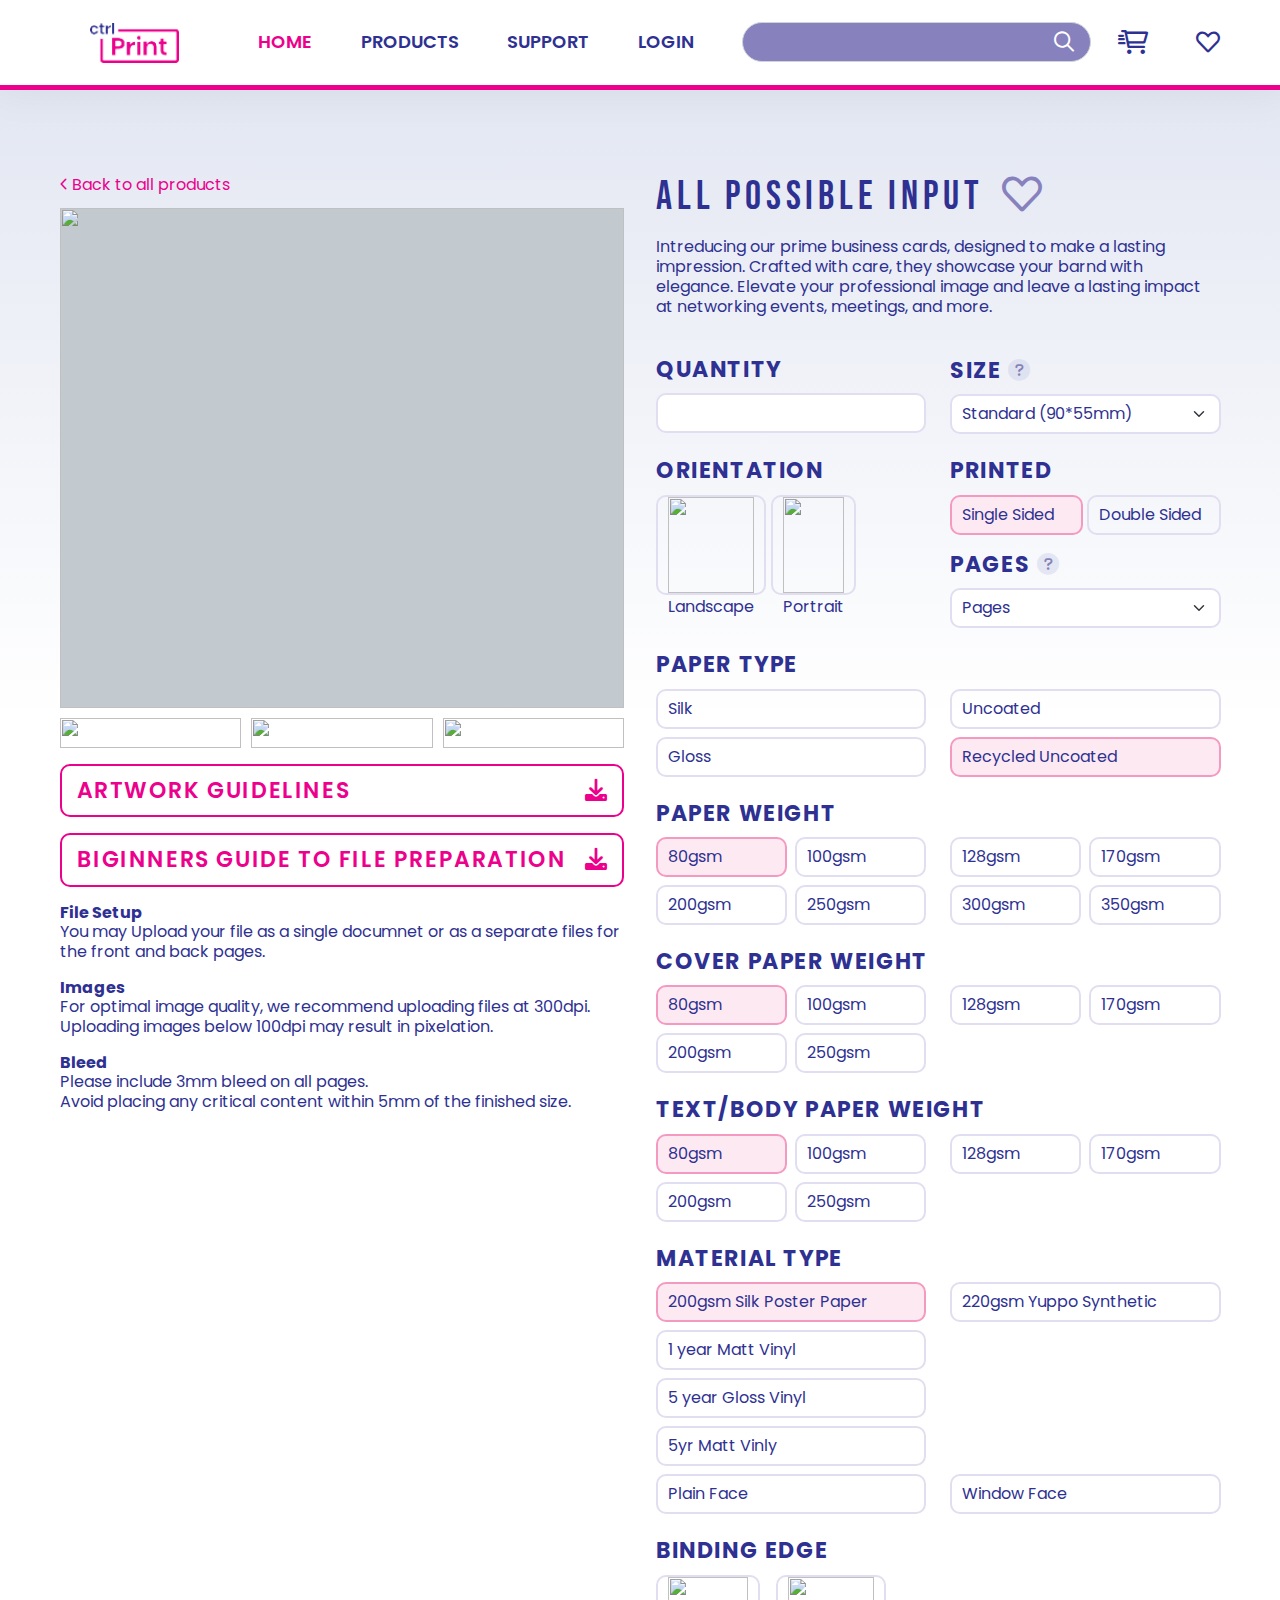
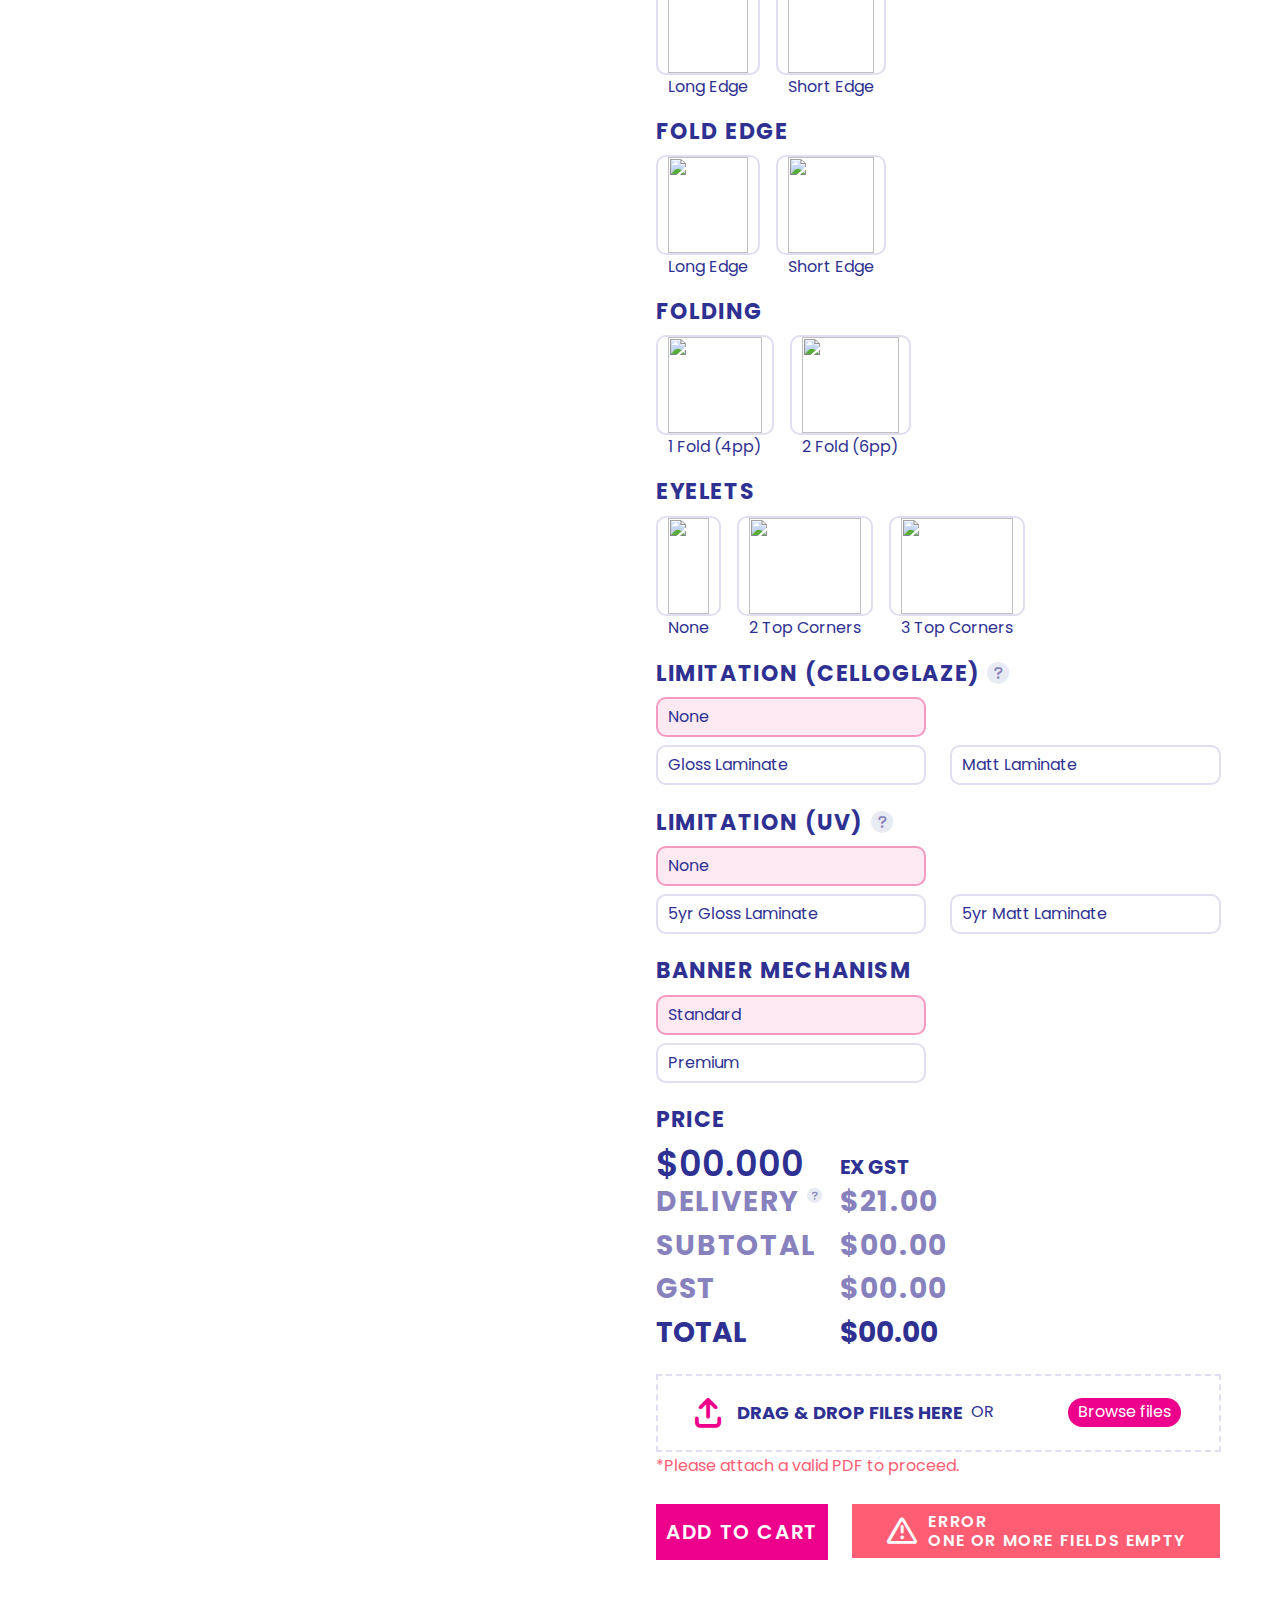
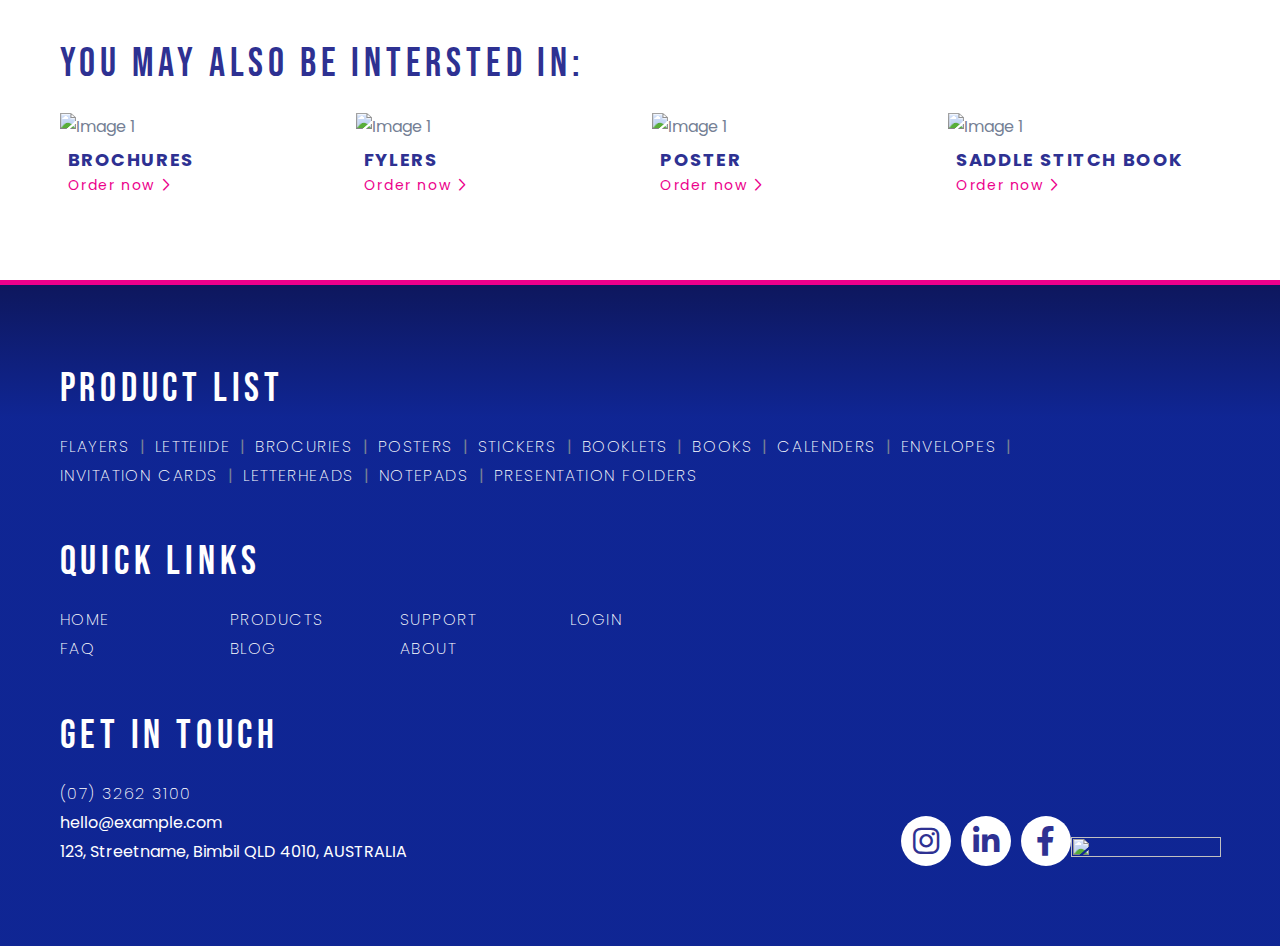
==== commit 5f3ef315: "rev 3" ====
--- a/index.html
+++ b/index.html
@@ -1120,7 +1120,7 @@
           <div class="row">
             <div class="col-12">
               <h2 class="text-uppercase blue-text product-details-heading">
-                you maybe also be intersted in:
+                you may also be intersted in:
               </h2>
             </div>
           </div>
--- a/assets/css/myStyle.css
+++ b/assets/css/myStyle.css
@@ -551,7 +551,7 @@
 .product-details-heading {
   font-size: 40px;
   font-family: "Bebas Neue", cursive;
-  letter-spacing: 0.5rem;
+  letter-spacing: 0.3rem;
   font-weight: 400;
 }
 
